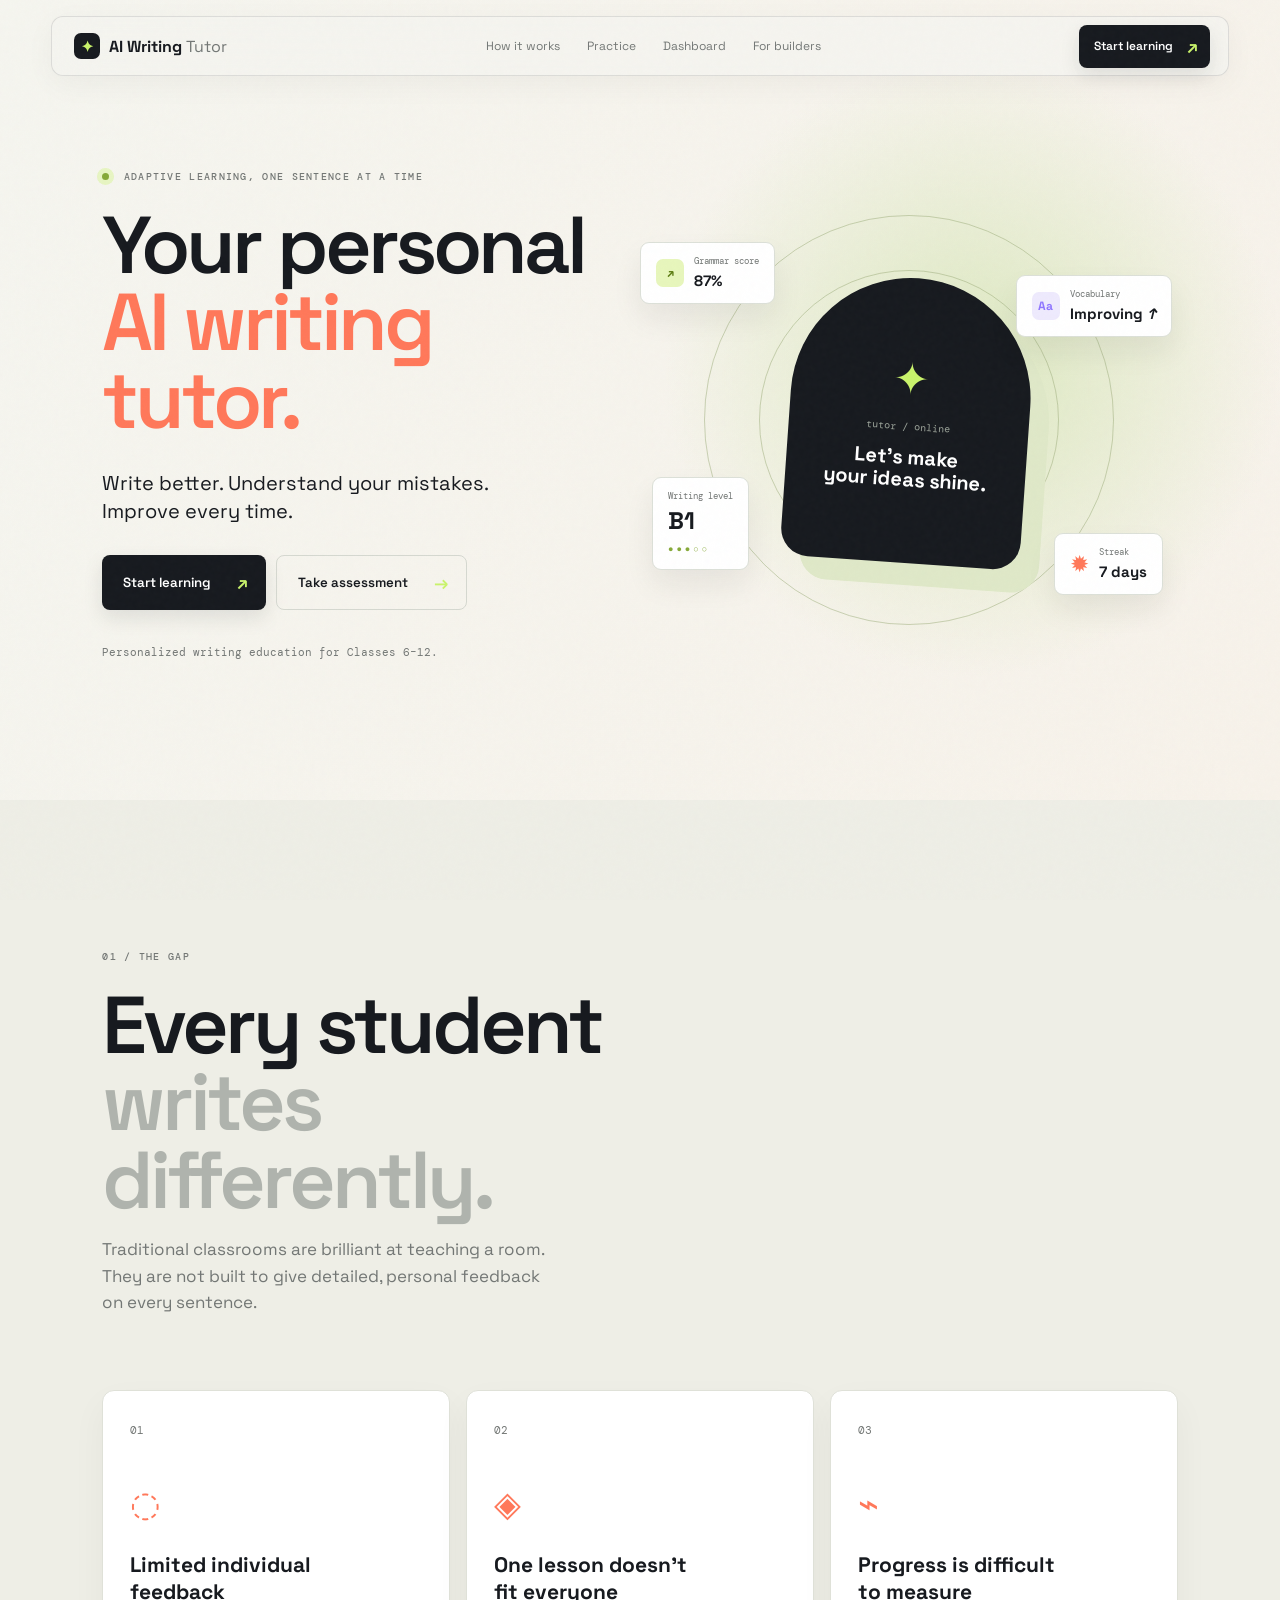
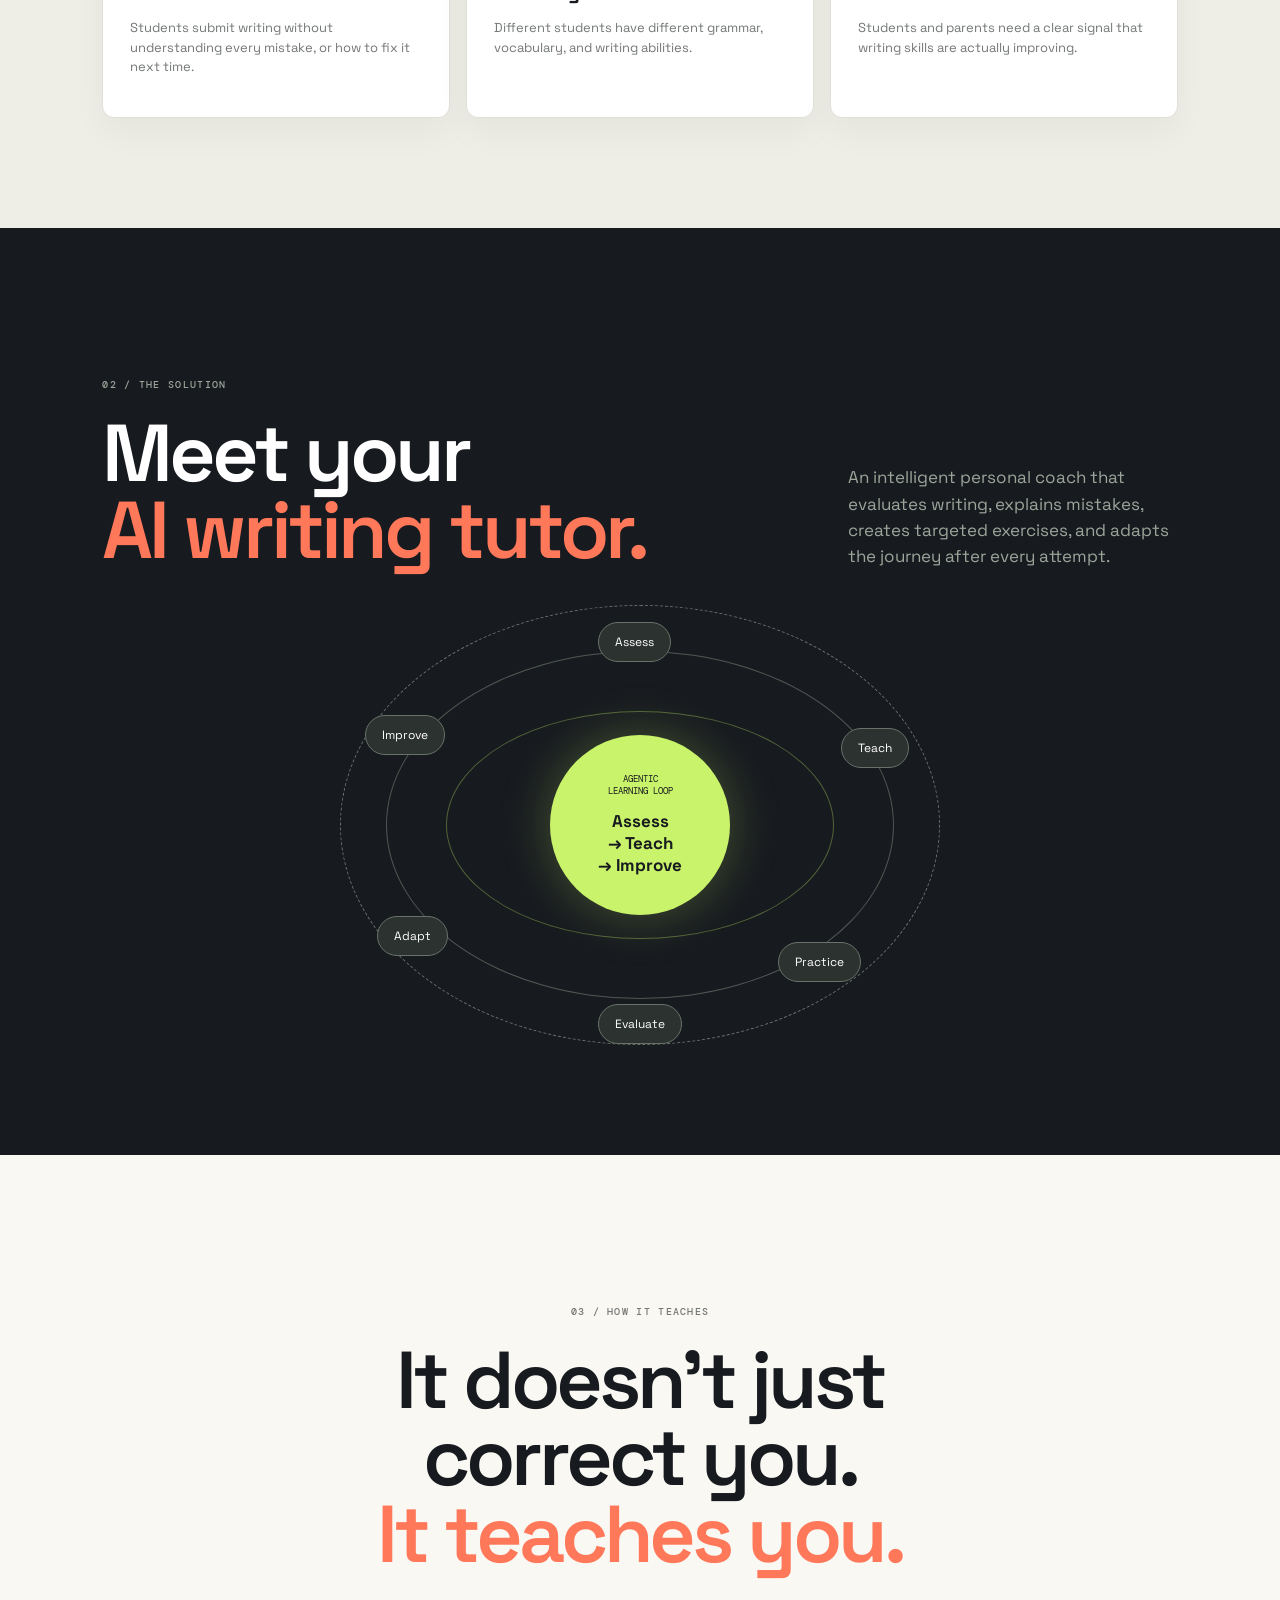
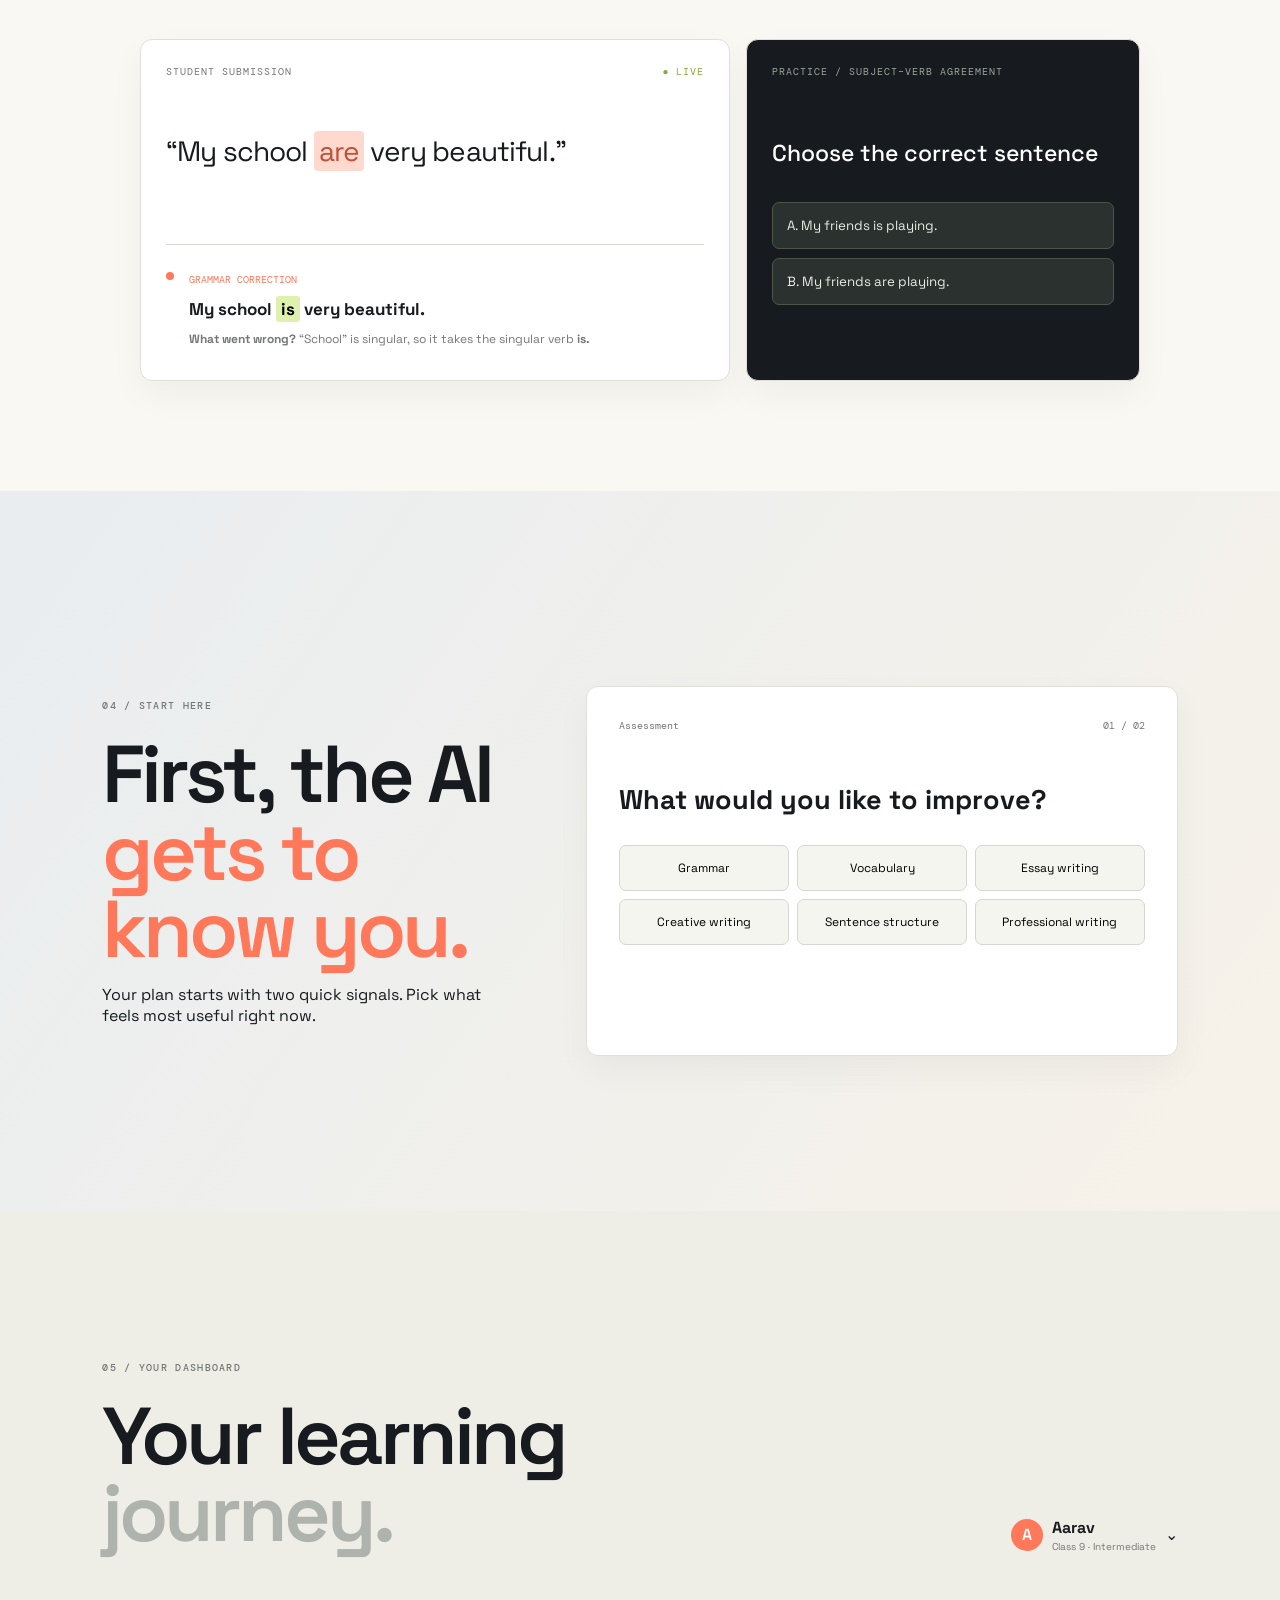
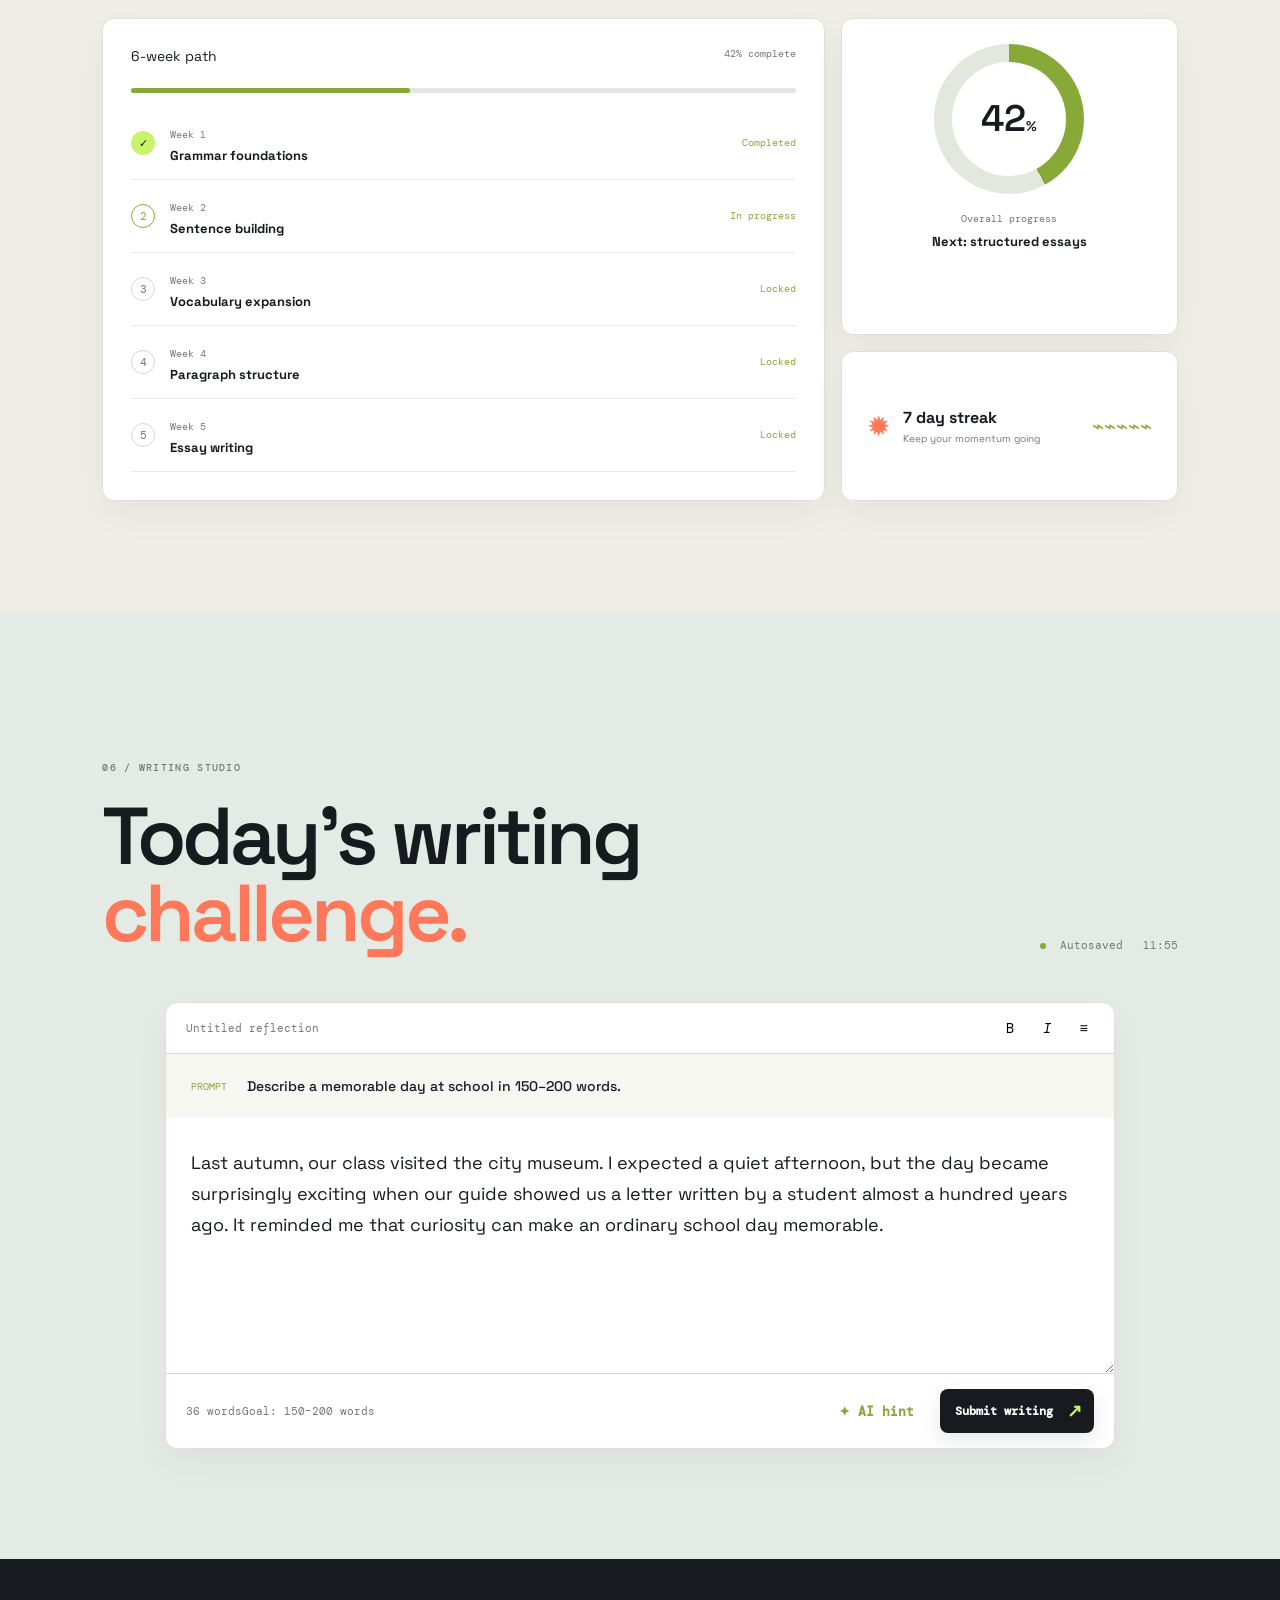
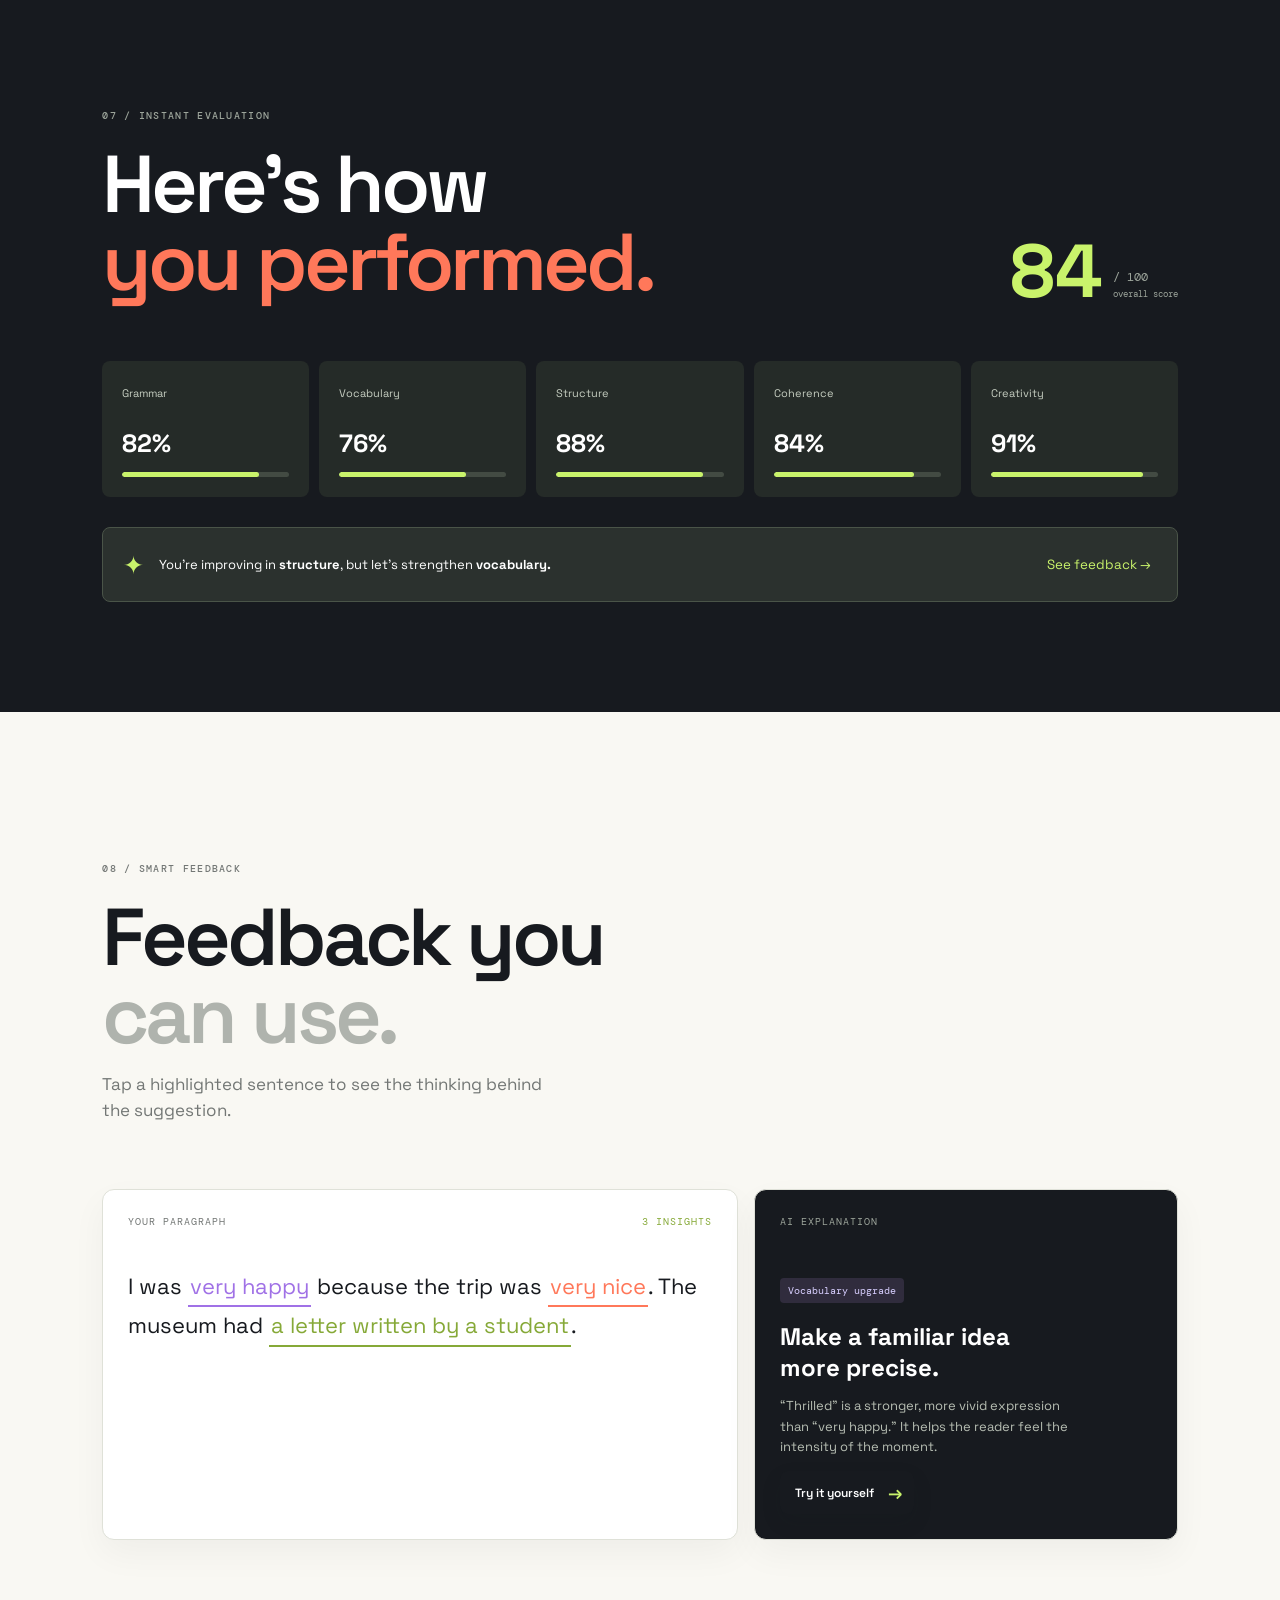
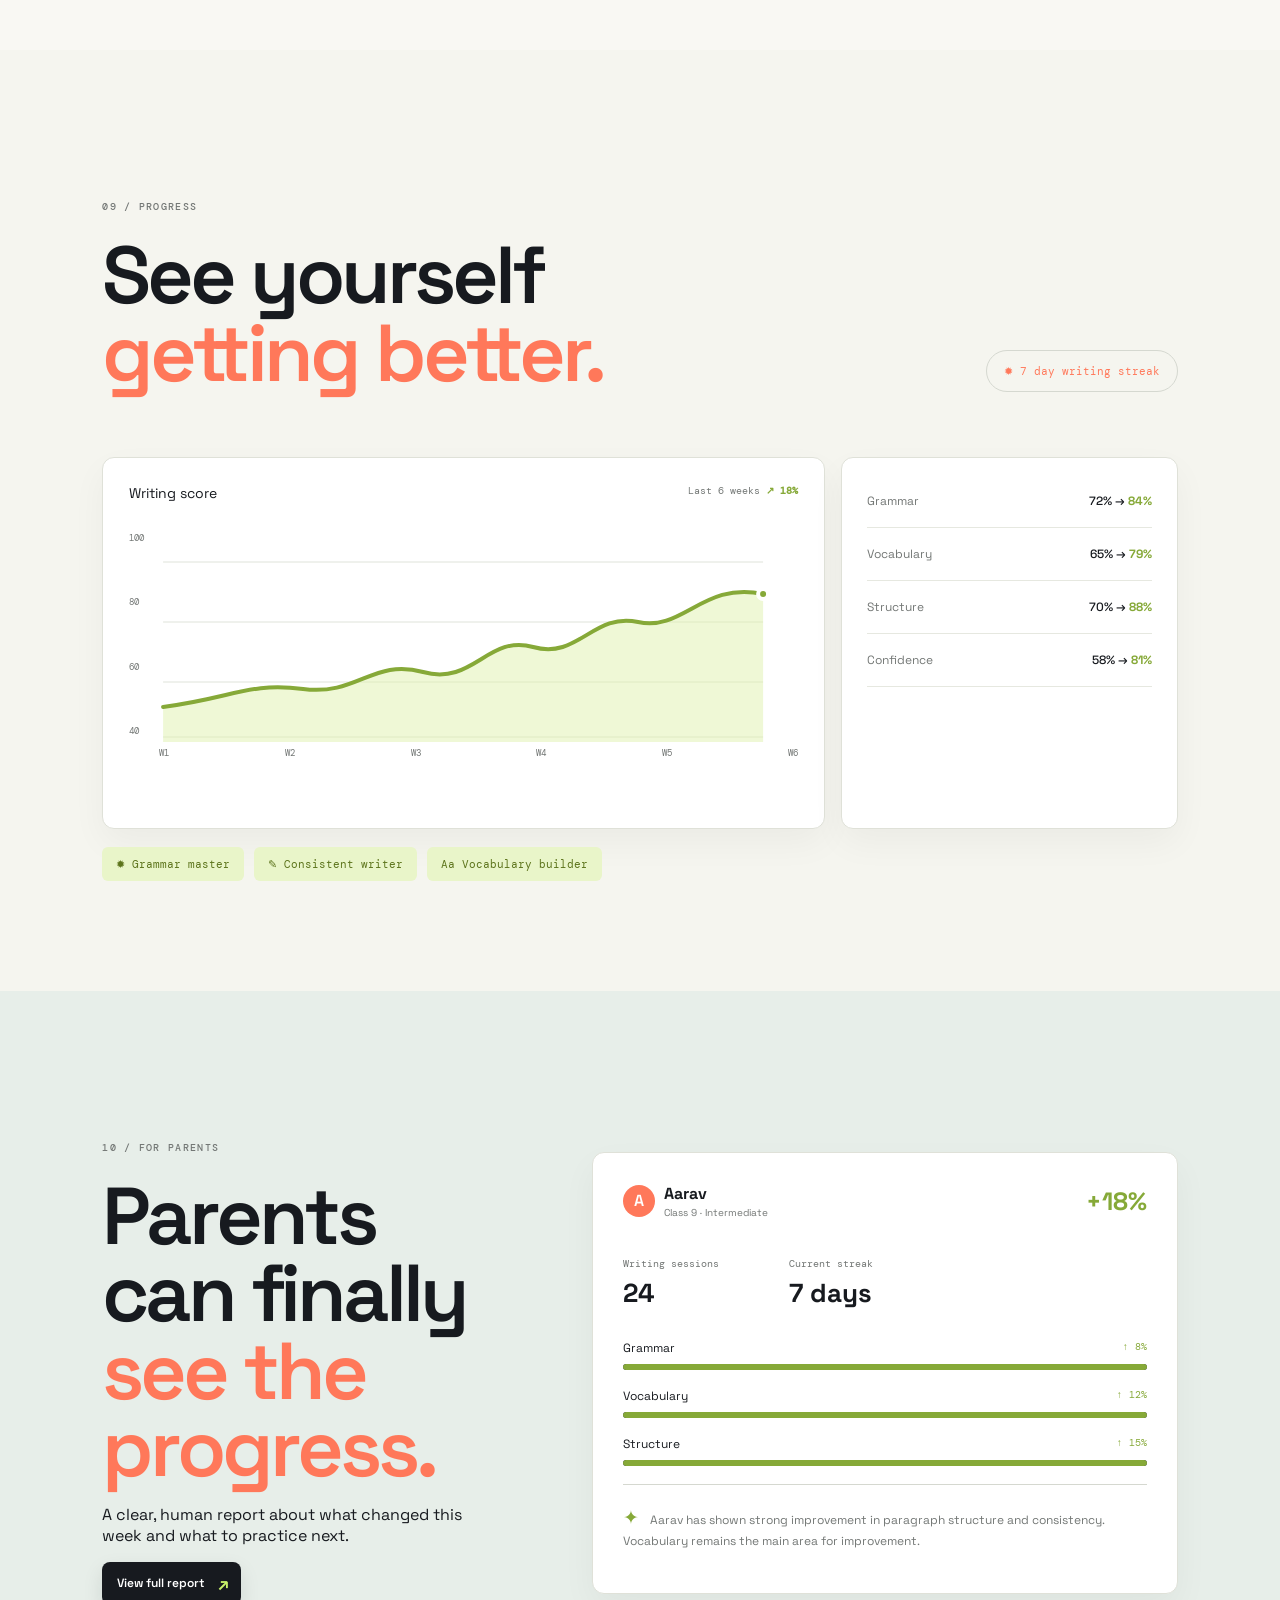
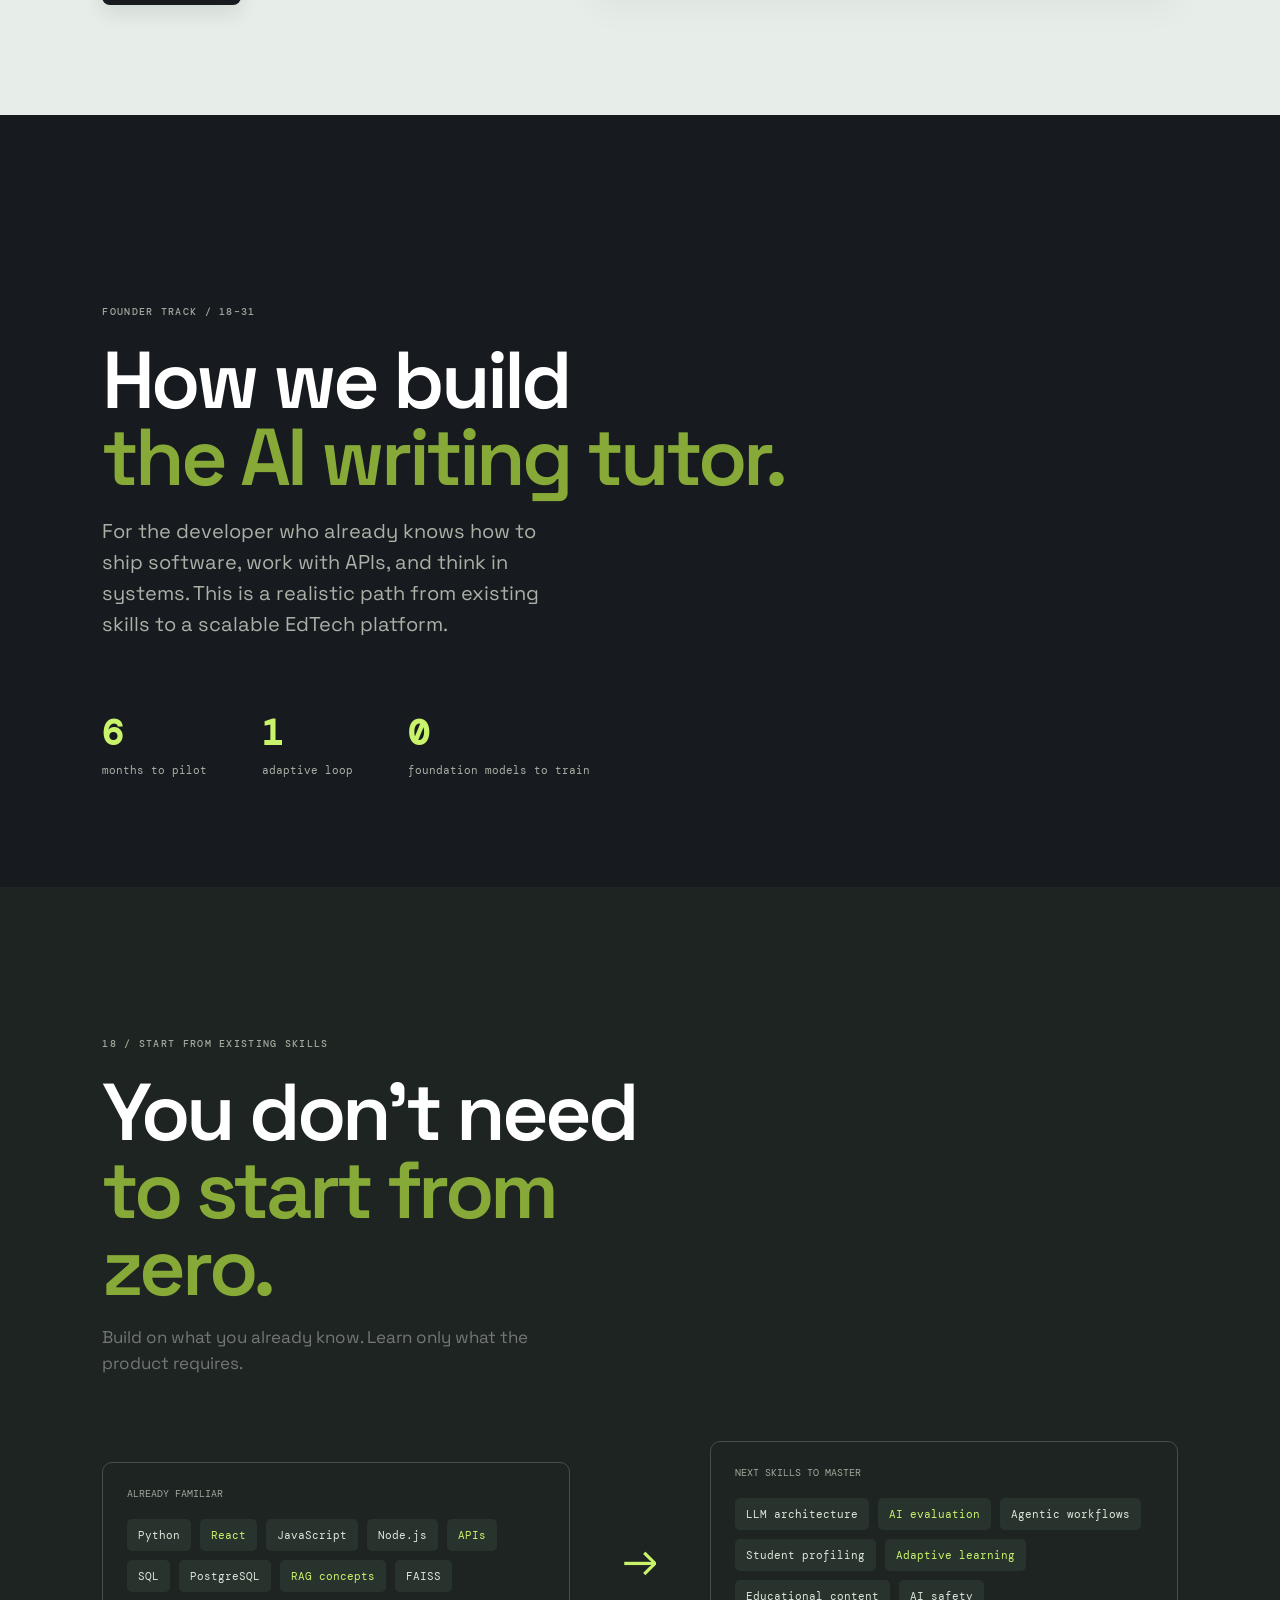
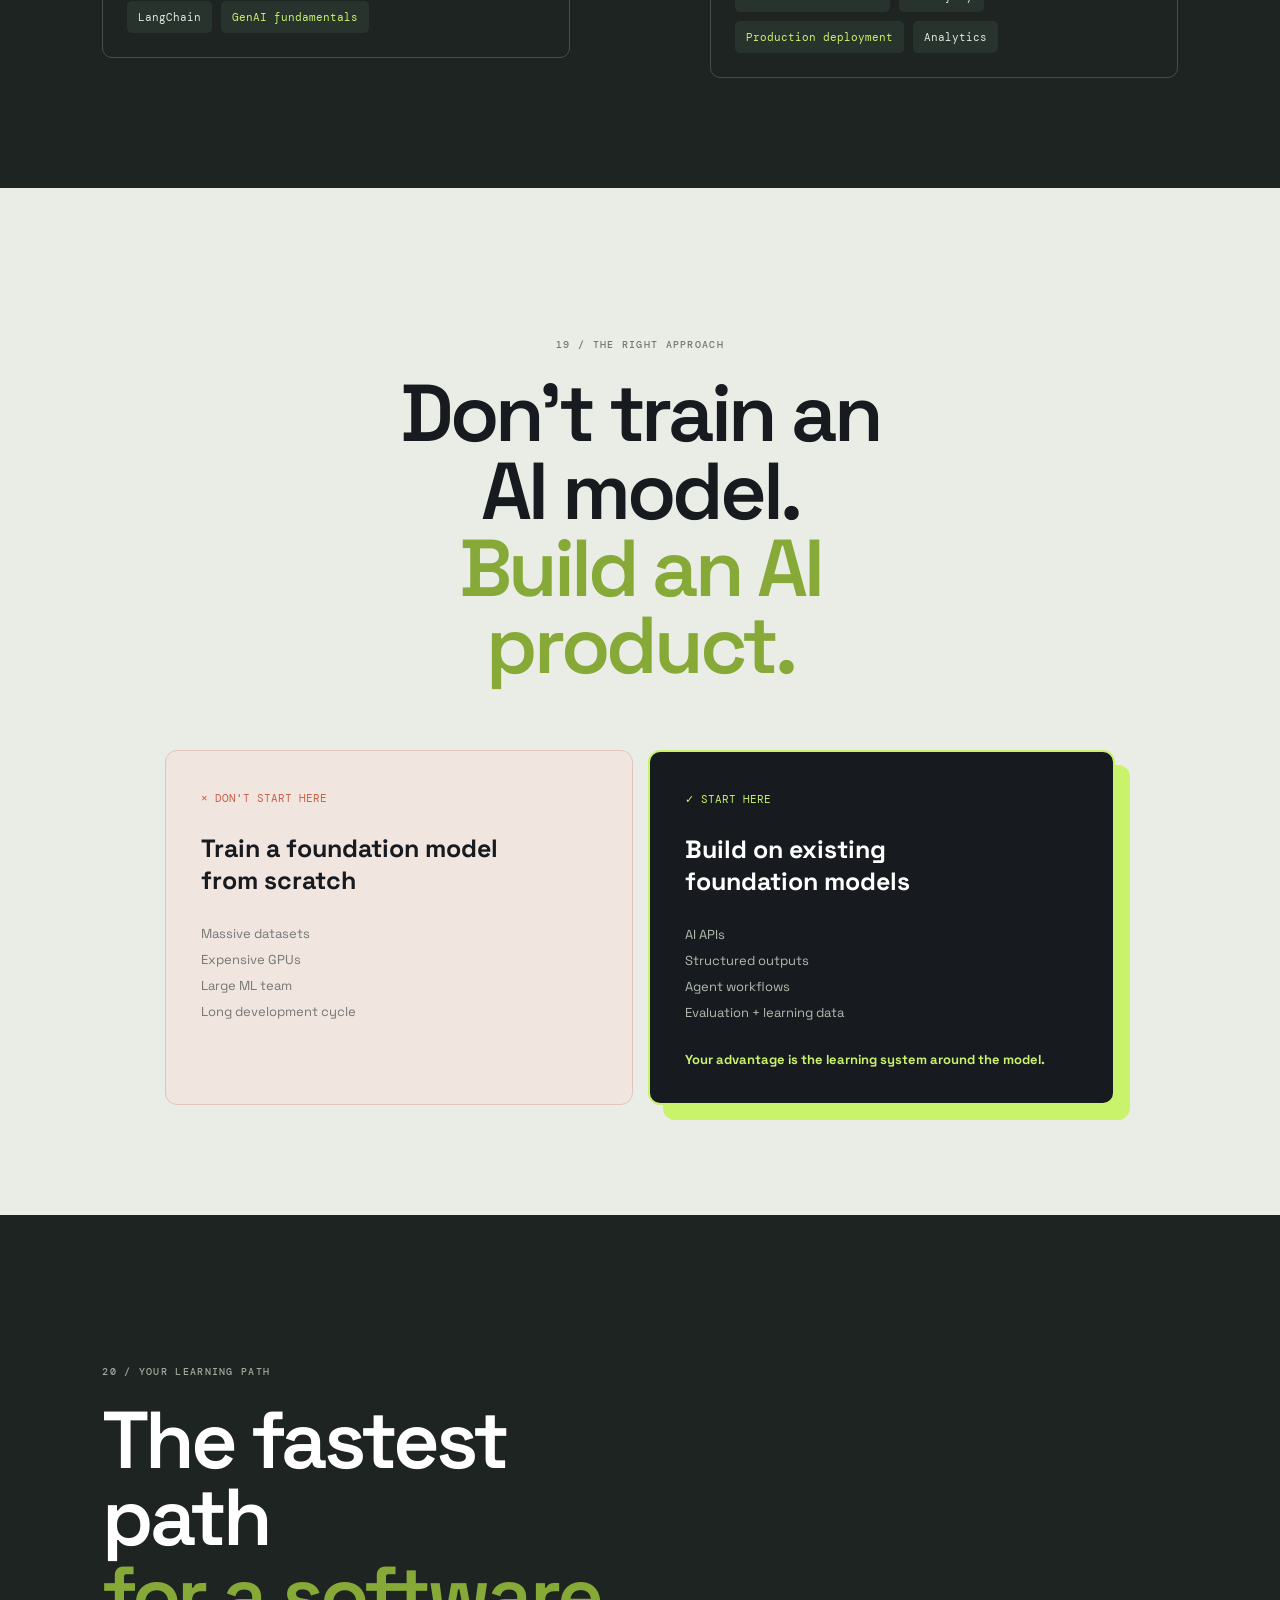
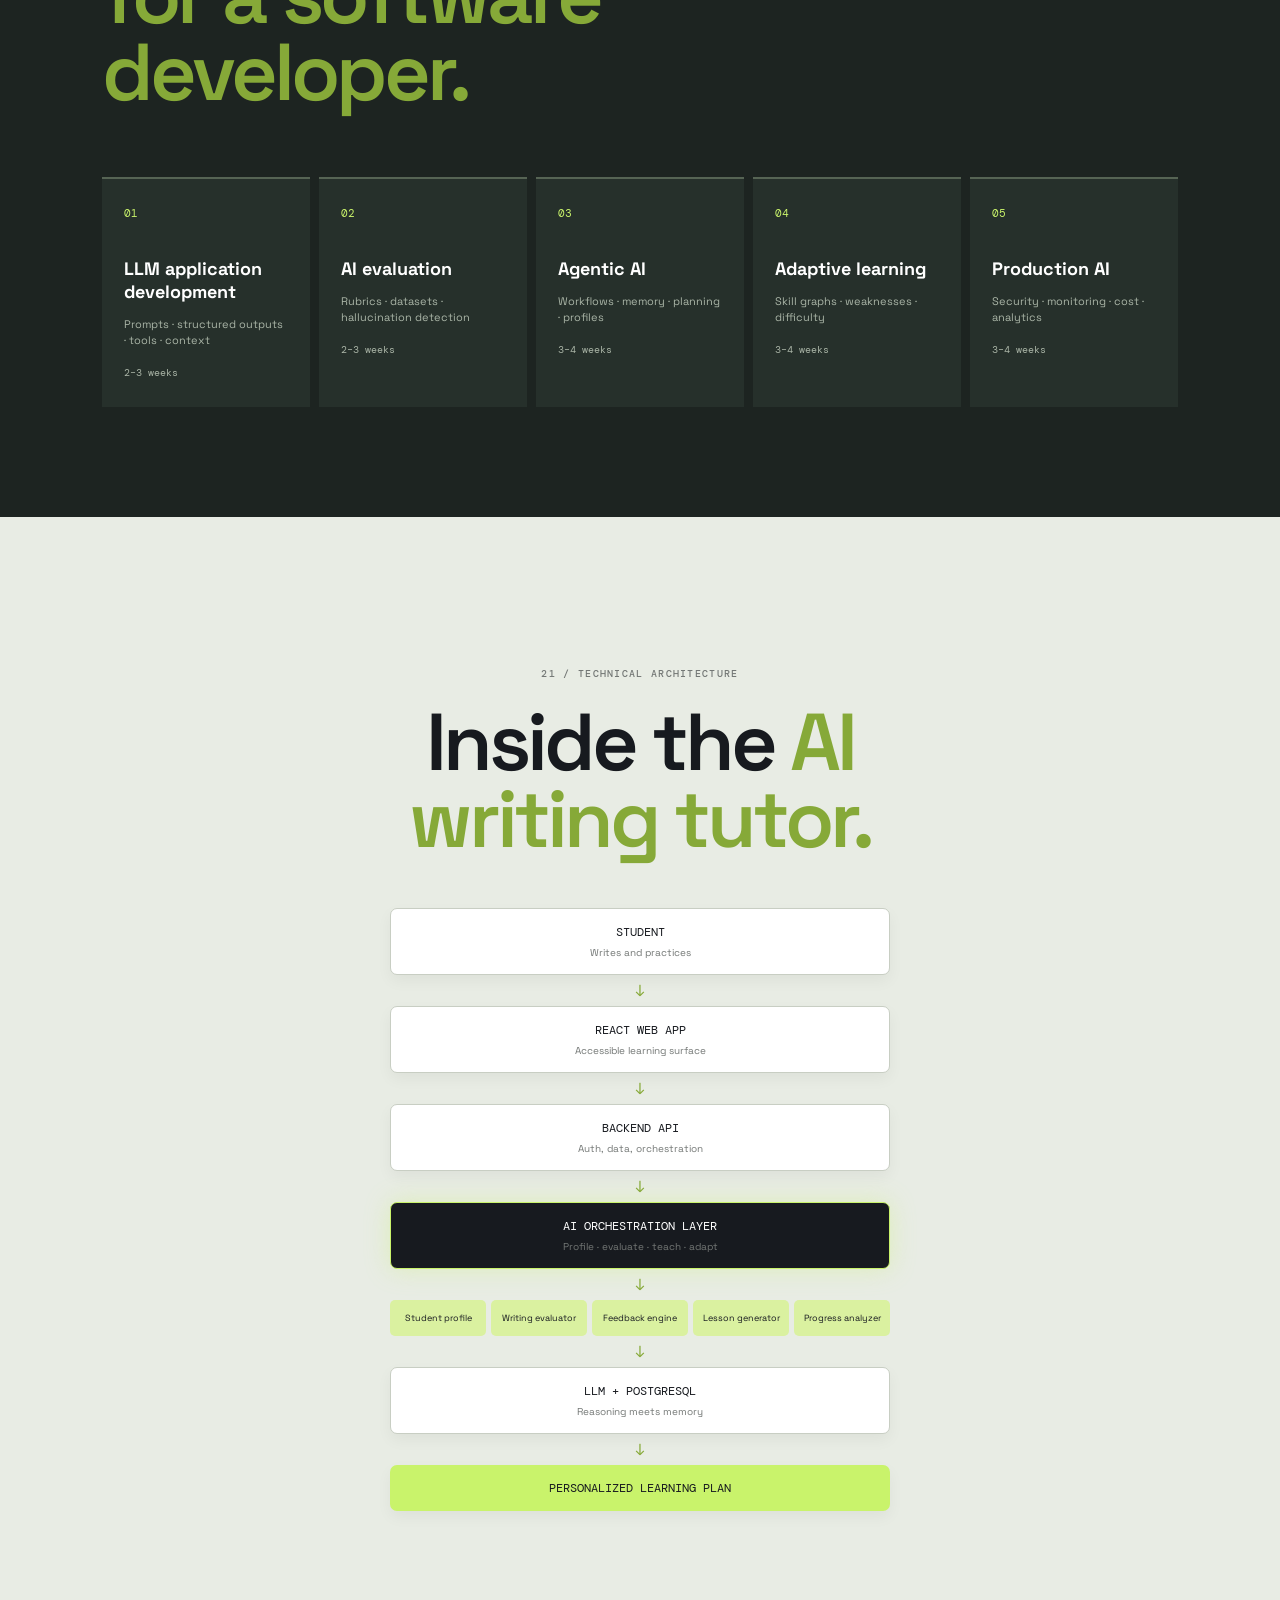
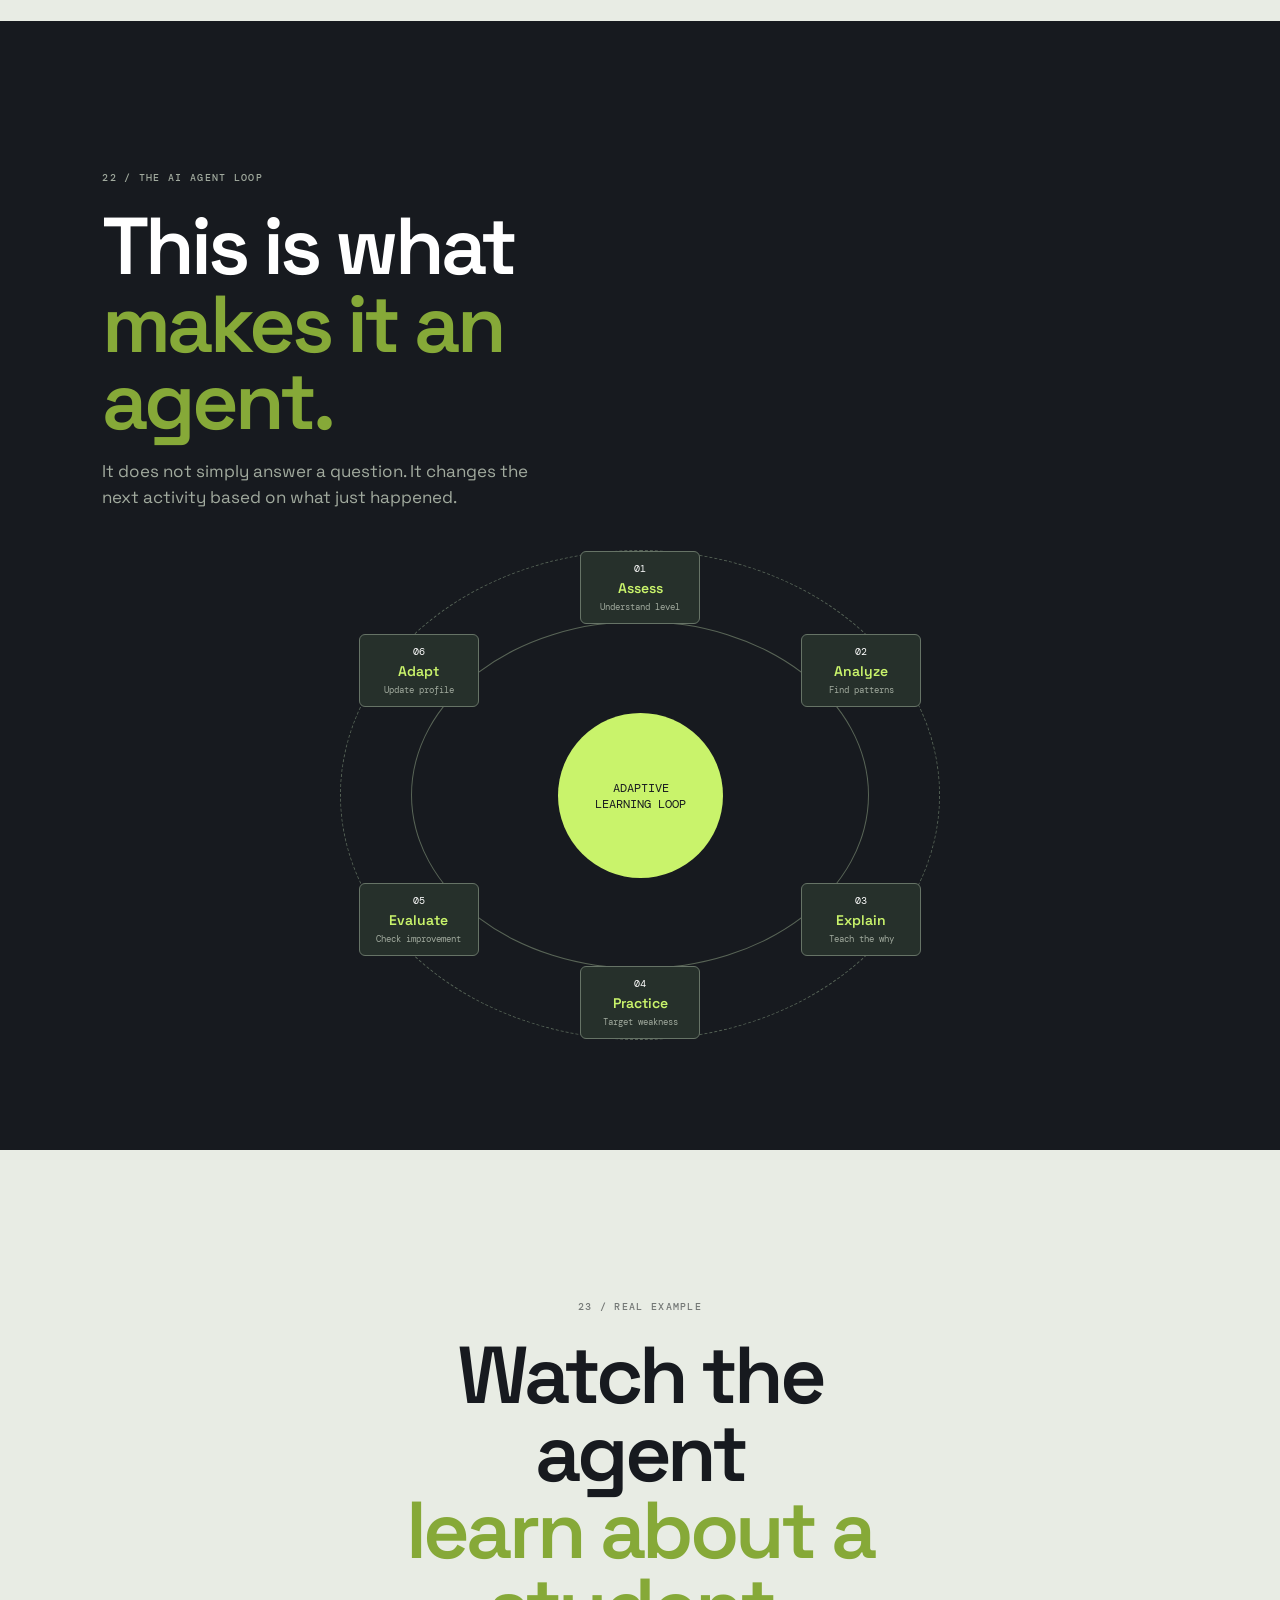
==== index.html @ 89018cd3 "Build AI Writing Tutor platform" ====
<!doctype html>
<html lang="en">
  <head>
    <meta charset="UTF-8" />
    <meta name="viewport" content="width=device-width, initial-scale=1.0" />
    <meta
      name="description"
      content="AI Writing Tutor — an adaptive writing teacher for Classes 6–12 and the developers building it."
    />
    <title>AI Writing Tutor | Learn to write with confidence</title>
    <link rel="preconnect" href="https://fonts.googleapis.com" />
    <link rel="preconnect" href="https://fonts.gstatic.com" crossorigin />
    <link
      href="https://fonts.googleapis.com/css2?family=DM+Mono:wght@400;500&family=Space+Grotesk:wght@400;500;600;700&display=swap"
      rel="stylesheet"
    />
    <link rel="stylesheet" href="styles.css" />
  </head>
  <body>
    <div class="noise"></div>
    <header class="nav">
      <a class="brand" href="#top" aria-label="AI Writing Tutor home"
        ><span class="brand-mark">✦</span
        ><span>AI Writing <em>Tutor</em></span></a
      >
      <nav class="nav-links" aria-label="Main navigation">
        <a href="#how-it-works">How it works</a><a href="#practice">Practice</a
        ><a href="#progress">Dashboard</a><a href="build.html">For builders</a>
      </nav>
      <button class="button button-small" data-scroll="#practice">
        Start learning <span>↗</span>
      </button>
    </header>

    <main id="top">
      <section class="hero frame reveal">
        <div class="hero-copy">
          <div class="eyebrow">
            <span class="pulse"></span> Adaptive learning, one sentence at a
            time
          </div>
          <h1>
            Your personal<br /><span class="accent-text"
              >AI writing tutor.</span
            >
          </h1>
          <p class="hero-lede">
            Write better. Understand your mistakes. Improve every time.
          </p>
          <div class="hero-actions">
            <button class="button" data-scroll="#practice">
              Start learning <span>↗</span></button
            ><button class="button button-ghost" data-scroll="#assessment">
              Take assessment <span>→</span>
            </button>
          </div>
          <p class="microcopy">
            Personalized writing education for Classes 6–12.
          </p>
        </div>
        <div class="hero-art">
          <div class="orbit orbit-one"></div>
          <div class="orbit orbit-two"></div>
          <div class="tutor-core">
            <div class="core-spark">✦</div>
            <span>tutor / online</span
            ><strong>Let's make<br />your ideas shine.</strong>
          </div>
          <div class="float-card float-score">
            <span class="mini-icon green">↗</span>
            <div><small>Grammar score</small><strong>87%</strong></div>
          </div>
          <div class="float-card float-vocab">
            <span class="mini-icon purple">Aa</span>
            <div>
              <small>Vocabulary</small><strong>Improving <i>↑</i></strong>
            </div>
          </div>
          <div class="float-card float-level">
            <small>Writing level</small><strong>B1</strong
            ><span class="level-dots">●●●○○</span>
          </div>
          <div class="float-card float-streak">
            <span>✹</span>
            <div><small>Streak</small><strong>7 days</strong></div>
          </div>
        </div>
      </section>

      <section class="frame problem-section reveal">
        <div class="section-intro">
          <div class="eyebrow">01 / The gap</div>
          <h2>
            Every student<br /><span class="muted">writes differently.</span>
          </h2>
          <p>
            Traditional classrooms are brilliant at teaching a room. They are
            not built to give detailed, personal feedback on every sentence.
          </p>
        </div>
        <div class="problem-grid">
          <article class="feature-card">
            <span class="card-number">01</span>
            <div class="card-icon">◌</div>
            <h3>Limited individual feedback</h3>
            <p>
              Students submit writing without understanding every mistake, or
              how to fix it next time.
            </p>
          </article>
          <article class="feature-card">
            <span class="card-number">02</span>
            <div class="card-icon">◈</div>
            <h3>One lesson doesn't fit everyone</h3>
            <p>
              Different students have different grammar, vocabulary, and writing
              abilities.
            </p>
          </article>
          <article class="feature-card">
            <span class="card-number">03</span>
            <div class="card-icon">⌁</div>
            <h3>Progress is difficult to measure</h3>
            <p>
              Students and parents need a clear signal that writing skills are
              actually improving.
            </p>
          </article>
        </div>
      </section>

      <section id="how-it-works" class="frame solution-section reveal">
        <div class="eyebrow">02 / The solution</div>
        <div class="split-heading">
          <h2>
            Meet your<br /><span class="accent-text">AI writing tutor.</span>
          </h2>
          <p>
            An intelligent personal coach that evaluates writing, explains
            mistakes, creates targeted exercises, and adapts the journey after
            every attempt.
          </p>
        </div>
        <div class="workflow">
          <div class="workflow-center">
            <span>AGENTIC<br />LEARNING LOOP</span
            ><strong>Assess<br />→ Teach<br />→ Improve</strong>
          </div>
          <div class="workflow-node n1">Assess</div>
          <div class="workflow-node n2">Teach</div>
          <div class="workflow-node n3">Practice</div>
          <div class="workflow-node n4">Evaluate</div>
          <div class="workflow-node n5">Adapt</div>
          <div class="workflow-node n6">Improve</div>
        </div>
      </section>

      <section class="frame teach-section reveal">
        <div class="section-intro centered">
          <div class="eyebrow">03 / How it teaches</div>
          <h2>
            It doesn't just correct you.<br /><span class="accent-text"
              >It teaches you.</span
            >
          </h2>
        </div>
        <div class="lesson-demo">
          <div class="submission panel">
            <div class="panel-label">
              Student submission <span>● live</span>
            </div>
            <blockquote>
              “My school <mark class="issue">are</mark> very beautiful.”
            </blockquote>
            <div class="feedback-line">
              <span class="line-dot"></span>
              <div>
                <small>Grammar correction</small
                ><strong>My school <mark>is</mark> very beautiful.</strong>
                <p>
                  <b>What went wrong?</b> “School” is singular, so it takes the
                  singular verb <b>is.</b>
                </p>
              </div>
            </div>
          </div>
          <div class="practice-card panel">
            <div class="panel-label">Practice / subject–verb agreement</div>
            <h3>Choose the correct sentence</h3>
            <button class="quiz-option" data-correct="false">
              A. My friends is playing.</button
            ><button class="quiz-option" data-correct="true">
              B. My friends are playing.
            </button>
            <p class="quiz-result" aria-live="polite"></p>
          </div>
        </div>
      </section>

      <section id="assessment" class="frame assessment-section reveal">
        <div class="assessment-copy">
          <div class="eyebrow">04 / Start here</div>
          <h2>
            First, the AI<br /><span class="accent-text"
              >gets to know you.</span
            >
          </h2>
          <p>
            Your plan starts with two quick signals. Pick what feels most useful
            right now.
          </p>
        </div>
        <div class="assessment-card panel">
          <div class="step-label">
            Assessment <span id="assessment-step">01 / 02</span>
          </div>
          <div id="assessment-question">
            <h3>What would you like to improve?</h3>
            <div class="choice-grid">
              <button class="choice" data-choice="Grammar">Grammar</button
              ><button class="choice" data-choice="Vocabulary">
                Vocabulary</button
              ><button class="choice" data-choice="Essay Writing">
                Essay writing</button
              ><button class="choice" data-choice="Creative Writing">
                Creative writing</button
              ><button class="choice" data-choice="Sentence Structure">
                Sentence structure</button
              ><button class="choice" data-choice="Professional Writing">
                Professional writing
              </button>
            </div>
          </div>
          <div class="plan-ready" id="plan-ready">
            <div class="loader-ring"></div>
            <strong>Your personalized learning plan is ready.</strong
            ><small>Built around your goals and current level.</small
            ><button class="button button-small" data-scroll="#dashboard">
              View plan <span>↗</span>
            </button>
          </div>
        </div>
      </section>

      <section id="dashboard" class="frame dashboard-section reveal">
        <div class="dash-top">
          <div>
            <div class="eyebrow">05 / Your dashboard</div>
            <h2>Your learning<br /><span class="muted">journey.</span></h2>
          </div>
          <div class="profile-chip">
            <span class="avatar">A</span>
            <div>
              <strong>Aarav</strong><small>Class 9 · Intermediate</small>
            </div>
            <span>⌄</span>
          </div>
        </div>
        <div class="dashboard-layout">
          <div class="journey panel">
            <div class="panel-heading">
              <span>6-week path</span><small>42% complete</small>
            </div>
            <div class="journey-progress"><span></span></div>
            <div class="timeline">
              <div class="timeline-item done">
                <span>✓</span>
                <div>
                  <small>Week 1</small><strong>Grammar foundations</strong>
                </div>
                <b>Completed</b>
              </div>
              <div class="timeline-item active">
                <span>2</span>
                <div>
                  <small>Week 2</small><strong>Sentence building</strong>
                </div>
                <b>In progress</b>
              </div>
              <div class="timeline-item">
                <span>3</span>
                <div>
                  <small>Week 3</small><strong>Vocabulary expansion</strong>
                </div>
                <b>Locked</b>
              </div>
              <div class="timeline-item">
                <span>4</span>
                <div>
                  <small>Week 4</small><strong>Paragraph structure</strong>
                </div>
                <b>Locked</b>
              </div>
              <div class="timeline-item">
                <span>5</span>
                <div><small>Week 5</small><strong>Essay writing</strong></div>
                <b>Locked</b>
              </div>
            </div>
          </div>
          <div class="stats-column">
            <div class="ring-card panel">
              <div class="progress-ring">
                <span>42<small>%</small></span>
              </div>
              <small>Overall progress</small
              ><strong>Next: structured essays</strong>
            </div>
            <div class="streak-card panel">
              <span class="flame">✹</span>
              <div>
                <strong>7 day streak</strong
                ><small>Keep your momentum going</small>
              </div>
              <span class="sparkline">⌁⌁⌁⌁⌁</span>
            </div>
          </div>
        </div>
      </section>

      <section id="practice" class="frame practice-section reveal">
        <div class="practice-header">
          <div>
            <div class="eyebrow">06 / Writing studio</div>
            <h2>
              Today's writing<br /><span class="accent-text">challenge.</span>
            </h2>
          </div>
          <div class="studio-meta">
            <span class="autosave"><i></i> Autosaved</span
            ><span id="timer">12:00</span>
          </div>
        </div>
        <div class="editor-shell panel">
          <div class="editor-toolbar">
            <span>Untitled reflection</span>
            <div>
              <button title="Bold">B</button
              ><button title="Italic"><i>I</i></button
              ><button title="Align">≡</button>
            </div>
          </div>
          <div class="prompt-strip">
            <span>Prompt</span
            ><strong
              >Describe a memorable day at school in 150–200 words.</strong
            >
          </div>
          <textarea
            id="writing-editor"
            aria-label="Writing editor"
            placeholder="Start writing here..."
          >
Last autumn, our class visited the city museum. I expected a quiet afternoon, but the day became surprisingly exciting when our guide showed us a letter written by a student almost a hundred years ago. It reminded me that curiosity can make an ordinary school day memorable.</textarea
          >
          <div class="editor-footer">
            <span id="word-count">36 words</span><span>Goal: 150–200 words</span
            ><button class="hint-button" id="hint-button">✦ AI hint</button
            ><button class="button button-small" id="submit-writing">
              Submit writing <span>↗</span>
            </button>
          </div>
          <div class="hint-box" id="hint-box">
            Try using at least three descriptive adjectives.
          </div>
        </div>
      </section>

      <section class="frame evaluation-section reveal">
        <div class="eval-heading">
          <div>
            <div class="eyebrow">07 / Instant evaluation</div>
            <h2>
              Here's how<br /><span class="accent-text">you performed.</span>
            </h2>
          </div>
          <div class="overall-score">
            <strong>84</strong
            ><span>/ 100<br /><small>overall score</small></span>
          </div>
        </div>
        <div class="score-grid">
          <div class="score-card">
            <span>Grammar</span><strong>82%</strong>
            <div><i style="--score: 82%"></i></div>
          </div>
          <div class="score-card">
            <span>Vocabulary</span><strong>76%</strong>
            <div><i style="--score: 76%"></i></div>
          </div>
          <div class="score-card">
            <span>Structure</span><strong>88%</strong>
            <div><i style="--score: 88%"></i></div>
          </div>
          <div class="score-card">
            <span>Coherence</span><strong>84%</strong>
            <div><i style="--score: 84%"></i></div>
          </div>
          <div class="score-card">
            <span>Creativity</span><strong>91%</strong>
            <div><i style="--score: 91%"></i></div>
          </div>
        </div>
        <div class="insight-banner">
          <span>✦</span>
          <p>
            You're improving in <b>structure</b>, but let's strengthen
            <b>vocabulary.</b>
          </p>
          <button class="text-button">See feedback →</button>
        </div>
      </section>

      <section class="frame feedback-section reveal">
        <div class="section-intro">
          <div class="eyebrow">08 / Smart feedback</div>
          <h2>Feedback you<br /><span class="muted">can use.</span></h2>
          <p>
            Tap a highlighted sentence to see the thinking behind the
            suggestion.
          </p>
        </div>
        <div class="feedback-workspace">
          <div class="paragraph panel">
            <div class="panel-label">
              Your paragraph <span>3 insights</span>
            </div>
            <p>
              I was
              <button
                class="highlight vocab"
                data-feedback="Vocabulary upgrade|‘Thrilled’ provides a stronger and more precise expression than ‘very happy.’"
              >
                very happy
              </button>
              because the trip was
              <button
                class="highlight improve"
                data-feedback="Sentence improvement|Try a more specific sensory detail to help your reader experience the moment."
              >
                very nice</button
              >. The museum had
              <button
                class="highlight strong"
                data-feedback="Strong writing|Specific details like ‘a letter written by a student’ make your writing memorable."
              >
                a letter written by a student</button
              >.
            </p>
          </div>
          <div class="explanation panel" id="feedback-panel">
            <div class="panel-label">AI explanation</div>
            <span class="feedback-tag">Vocabulary upgrade</span>
            <h3>Make a familiar idea more precise.</h3>
            <p>
              “Thrilled” is a stronger, more vivid expression than “very happy.”
              It helps the reader feel the intensity of the moment.
            </p>
            <button class="button button-small" data-scroll="#practice">
              Try it yourself <span>→</span>
            </button>
          </div>
        </div>
      </section>

      <section id="progress" class="frame progress-section reveal">
        <div class="dash-top">
          <div>
            <div class="eyebrow">09 / Progress</div>
            <h2>
              See yourself<br /><span class="accent-text">getting better.</span>
            </h2>
          </div>
          <div class="streak-pill">✹ 7 day writing streak</div>
        </div>
        <div class="progress-layout">
          <div class="chart-card panel">
            <div class="panel-heading">
              <span>Writing score</span><small>Last 6 weeks <b>↗ 18%</b></small>
            </div>
            <div class="chart">
              <div class="chart-labels">
                <span>100</span><span>80</span><span>60</span><span>40</span>
              </div>
              <svg
                viewBox="0 0 600 210"
                role="img"
                aria-label="Writing score improving from 64 to 84"
              >
                <path
                  class="chart-grid"
                  d="M0 30H600M0 90H600M0 150H600M0 205H600"
                />
                <path
                  class="chart-area"
                  d="M0 175 C70 166 85 150 140 157 S210 126 260 140 S325 102 370 115 S430 80 475 90 S540 49 600 62 V210 H0Z"
                />
                <path
                  class="chart-line"
                  d="M0 175 C70 166 85 150 140 157 S210 126 260 140 S325 102 370 115 S430 80 475 90 S540 49 600 62"
                />
                <circle cx="600" cy="62" r="5" />
              </svg>
              <div class="chart-weeks">
                <span>W1</span><span>W2</span><span>W3</span><span>W4</span
                ><span>W5</span><span>W6</span>
              </div>
            </div>
          </div>
          <div class="metrics-card panel">
            <div>
              <span>Grammar</span><strong>72% → <b>84%</b></strong>
            </div>
            <div>
              <span>Vocabulary</span><strong>65% → <b>79%</b></strong>
            </div>
            <div>
              <span>Structure</span><strong>70% → <b>88%</b></strong>
            </div>
            <div>
              <span>Confidence</span><strong>58% → <b>81%</b></strong>
            </div>
          </div>
        </div>
        <div class="badges">
          <span>✹ Grammar master</span><span>✎ Consistent writer</span
          ><span>Aa Vocabulary builder</span>
        </div>
      </section>

      <section class="frame parent-section reveal">
        <div class="parent-quote">
          <div class="eyebrow">10 / For parents</div>
          <h2>
            Parents can finally<br /><span class="accent-text"
              >see the progress.</span
            >
          </h2>
          <p>
            A clear, human report about what changed this week and what to
            practice next.
          </p>
          <button class="button button-small">
            View full report <span>↗</span>
          </button>
        </div>
        <div class="parent-report panel">
          <div class="report-head">
            <div class="profile-chip">
              <span class="avatar">A</span>
              <div>
                <strong>Aarav</strong><small>Class 9 · Intermediate</small>
              </div>
            </div>
            <strong class="positive">+18%</strong>
          </div>
          <div class="report-stats">
            <div><small>Writing sessions</small><strong>24</strong></div>
            <div><small>Current streak</small><strong>7 days</strong></div>
          </div>
          <div class="report-bars">
            <div>
              <span>Grammar <b>↑ 8%</b></span
              ><i style="--score: 68%"></i>
            </div>
            <div>
              <span>Vocabulary <b>↑ 12%</b></span
              ><i style="--score: 78%"></i>
            </div>
            <div>
              <span>Structure <b>↑ 15%</b></span
              ><i style="--score: 86%"></i>
            </div>
          </div>
          <p class="summary">
            <span>✦</span> Aarav has shown strong improvement in paragraph
            structure and consistency. Vocabulary remains the main area for
            improvement.
          </p>
        </div>
      </section>

      <section id="build" class="frame founder-intro reveal">
        <div class="eyebrow">Founder track / 18–31</div>
        <h2>
          How we build<br /><span class="lime-text">the AI writing tutor.</span>
        </h2>
        <p>
          For the developer who already knows how to ship software, work with
          APIs, and think in systems. This is a realistic path from existing
          skills to a scalable EdTech platform.
        </p>
        <div class="founder-stats">
          <span><b>6</b> months to pilot</span
          ><span><b>1</b> adaptive loop</span
          ><span><b>0</b> foundation models to train</span>
        </div>
      </section>

      <section class="frame skills-section reveal">
        <div class="section-intro">
          <div class="eyebrow">18 / Start from existing skills</div>
          <h2>
            You don't need<br /><span class="lime-text"
              >to start from zero.</span
            >
          </h2>
          <p>
            Build on what you already know. Learn only what the product
            requires.
          </p>
        </div>
        <div class="skill-map">
          <div class="skill-cloud known">
            <label>Already familiar</label><span>Python</span><span>React</span
            ><span>JavaScript</span><span>Node.js</span><span>APIs</span
            ><span>SQL</span><span>PostgreSQL</span><span>RAG concepts</span
            ><span>FAISS</span><span>LangChain</span
            ><span>GenAI fundamentals</span>
          </div>
          <div class="skill-arrow">→</div>
          <div class="skill-cloud next">
            <label>Next skills to master</label><span>LLM architecture</span
            ><span>AI evaluation</span><span>Agentic workflows</span
            ><span>Student profiling</span><span>Adaptive learning</span
            ><span>Educational content</span><span>AI safety</span
            ><span>Production deployment</span><span>Analytics</span>
          </div>
        </div>
      </section>

      <section class="frame approach-section reveal">
        <div class="section-intro centered">
          <div class="eyebrow">19 / The right approach</div>
          <h2>
            Don't train an AI model.<br /><span class="lime-text"
              >Build an AI product.</span
            >
          </h2>
        </div>
        <div class="compare-grid">
          <div class="compare-card no">
            <span>× Don't start here</span>
            <h3>Train a foundation model from scratch</h3>
            <p>
              Massive datasets<br />Expensive GPUs<br />Large ML team<br />Long
              development cycle
            </p>
          </div>
          <div class="compare-card yes">
            <span>✓ Start here</span>
            <h3>Build on existing foundation models</h3>
            <p>
              AI APIs<br />Structured outputs<br />Agent workflows<br />Evaluation
              + learning data
            </p>
            <strong
              >Your advantage is the learning system around the model.</strong
            >
          </div>
        </div>
      </section>

      <section class="frame roadmap-section reveal">
        <div class="section-intro">
          <div class="eyebrow">20 / Your learning path</div>
          <h2>
            The fastest path<br /><span class="lime-text"
              >for a software developer.</span
            >
          </h2>
        </div>
        <div class="roadmap">
          <article>
            <b>01</b>
            <h3>LLM application development</h3>
            <p>Prompts · structured outputs · tools · context</p>
            <small>2–3 weeks</small>
          </article>
          <article>
            <b>02</b>
            <h3>AI evaluation</h3>
            <p>Rubrics · datasets · hallucination detection</p>
            <small>2–3 weeks</small>
          </article>
          <article>
            <b>03</b>
            <h3>Agentic AI</h3>
            <p>Workflows · memory · planning · profiles</p>
            <small>3–4 weeks</small>
          </article>
          <article>
            <b>04</b>
            <h3>Adaptive learning</h3>
            <p>Skill graphs · weaknesses · difficulty</p>
            <small>3–4 weeks</small>
          </article>
          <article>
            <b>05</b>
            <h3>Production AI</h3>
            <p>Security · monitoring · cost · analytics</p>
            <small>3–4 weeks</small>
          </article>
        </div>
      </section>

      <section class="frame architecture-section reveal">
        <div class="section-intro centered">
          <div class="eyebrow">21 / Technical architecture</div>
          <h2>Inside the <span class="lime-text">AI writing tutor.</span></h2>
        </div>
        <div class="architecture">
          <div class="arch-node">
            STUDENT<small>Writes and practices</small>
          </div>
          <i>↓</i>
          <div class="arch-node">
            REACT WEB APP<small>Accessible learning surface</small>
          </div>
          <i>↓</i>
          <div class="arch-node">
            BACKEND API<small>Auth, data, orchestration</small>
          </div>
          <i>↓</i>
          <div class="arch-node highlight">
            AI ORCHESTRATION LAYER<small
              >Profile · evaluate · teach · adapt</small
            >
          </div>
          <i>↓</i>
          <div class="arch-modules">
            <span>Student profile</span><span>Writing evaluator</span
            ><span>Feedback engine</span><span>Lesson generator</span
            ><span>Progress analyzer</span>
          </div>
          <i>↓</i>
          <div class="arch-node">
            LLM + POSTGRESQL<small>Reasoning meets memory</small>
          </div>
          <i>↓</i>
          <div class="arch-node outcome">PERSONALIZED LEARNING PLAN</div>
        </div>
      </section>

      <section class="frame loop-section reveal">
        <div class="section-intro">
          <div class="eyebrow">22 / The AI agent loop</div>
          <h2>
            This is what<br /><span class="lime-text">makes it an agent.</span>
          </h2>
          <p>
            It does not simply answer a question. It changes the next activity
            based on what just happened.
          </p>
        </div>
        <div class="agent-loop">
          <div class="loop-center">ADAPTIVE<br />LEARNING LOOP</div>
          <span class="loop-step ls1"
            >01 <b>Assess</b><small>Understand level</small></span
          ><span class="loop-step ls2"
            >02 <b>Analyze</b><small>Find patterns</small></span
          ><span class="loop-step ls3"
            >03 <b>Explain</b><small>Teach the why</small></span
          ><span class="loop-step ls4"
            >04 <b>Practice</b><small>Target weakness</small></span
          ><span class="loop-step ls5"
            >05 <b>Evaluate</b><small>Check improvement</small></span
          ><span class="loop-step ls6"
            >06 <b>Adapt</b><small>Update profile</small></span
          >
        </div>
      </section>

      <section class="frame agent-example-section reveal">
        <div class="section-intro centered">
          <div class="eyebrow">23 / Real example</div>
          <h2>
            Watch the agent<br /><span class="lime-text"
              >learn about a student.</span
            >
          </h2>
        </div>
        <div class="agent-example">
          <div class="agent-event">
            <span>Student writes</span
            ><strong>“My school are very beautiful.”</strong>
          </div>
          <div class="agent-event">
            <span>AI detects</span
            ><strong>Grammar → Subject–verb agreement</strong>
          </div>
          <div class="agent-event">
            <span>AI explains</span
            ><strong>“School” is singular, so the correct verb is “is.”</strong>
          </div>
          <div class="agent-event success">
            <span>Student profile updated</span
            ><strong
              >Grammar weakness: Subject–verb agreement <em>+1</em></strong
            >
          </div>
          <div class="agent-event">
            <span>AI generates next exercise</span
            ><strong
              >My friends
              <button class="inline-answer" data-agent-answer="wrong">
                is
              </button>
              playing. / My friends
              <button class="inline-answer" data-agent-answer="right">
                are
              </button>
              playing.</strong
            ><small id="agent-feedback">Select the stronger sentence.</small>
          </div>
        </div>
      </section>

      <section class="frame data-section reveal">
        <div class="section-intro">
          <div class="eyebrow">24 / Data model</div>
          <h2>
            Every interaction makes<br /><span class="lime-text"
              >the tutor smarter.</span
            >
          </h2>
          <p>The database becomes the learner's long-term memory.</p>
        </div>
        <div class="data-model">
          <div class="entity main">
            <b>STUDENT</b
            ><span>student_id · grade · goals<br />writing_level</span>
          </div>
          <div class="entity">
            <b>WRITING_SUBMISSION</b><span>text · score · timestamp</span>
          </div>
          <div class="entity">
            <b>SKILL</b
            ><span>grammar · vocabulary<br />structure · creativity</span>
          </div>
          <div class="entity">
            <b>MISTAKE</b><span>category · frequency<br />severity</span>
          </div>
          <div class="entity">
            <b>LESSON</b><span>topic · difficulty<br />completion · score</span>
          </div>
          <div class="entity">
            <b>PROGRESS</b
            ><span>skill_score · streak<br />mastery · improvement</span>
          </div>
        </div>
      </section>

      <section class="frame rubric-section reveal">
        <div class="section-intro centered">
          <div class="eyebrow">25 / AI evaluation engine</div>
          <h2>
            How do we know the AI<br /><span class="lime-text"
              >is actually teaching?</span
            >
          </h2>
        </div>
        <div class="rubric-grid">
          <div class="rubric-card">
            <b>Grammar</b><span>Correctness of syntax</span
            ><strong>8 / 10</strong>
          </div>
          <div class="rubric-card">
            <b>Vocabulary</b><span>Range and precision</span
            ><strong>7 / 10</strong>
          </div>
          <div class="rubric-card">
            <b>Structure</b><span>Logical organization</span
            ><strong>9 / 10</strong>
          </div>
          <div class="rubric-card">
            <b>Coherence</b><span>Connection of ideas</span
            ><strong>8 / 10</strong>
          </div>
          <div class="rubric-card">
            <b>Creativity</b><span>Quality of expression</span
            ><strong>9 / 10</strong>
          </div>
        </div>
        <div class="rubric-note">
          Evaluation should be consistent, explainable, and measurable.
          <strong>Overall: 82 / 100</strong>
        </div>
      </section>

      <section class="frame rag-section reveal">
        <div class="section-intro">
          <div class="eyebrow">26 / RAG knowledge layer</div>
          <h2>
            Give the AI<br /><span class="lime-text">a teaching brain.</span>
          </h2>
          <p>
            The model provides intelligence. Your knowledge base provides
            educational context.
          </p>
        </div>
        <div class="rag-pipeline">
          <span>CURRICULUM</span><i>↓</i><span>TEXTBOOKS + RUBRICS</span><i>↓</i
          ><span>DOCUMENT PROCESSING</span><i>↓</i><span>EMBEDDINGS</span
          ><i>↓</i><span class="lime-node">VECTOR DB / pgvector</span><i>↓</i
          ><span>RETRIEVAL + LLM</span><i>↓</i
          ><strong>PERSONALIZED LESSON</strong>
        </div>
      </section>

      <section class="frame stack-section reveal">
        <div class="section-intro centered">
          <div class="eyebrow">27 / MVP technology stack</div>
          <h2>
            Build the first version<br /><span class="lime-text"
              >with a simple stack.</span
            >
          </h2>
        </div>
        <div class="stack-grid">
          <div><small>Frontend</small><strong>React</strong></div>
          <div><small>Backend</small><strong>FastAPI / Node.js</strong></div>
          <div><small>Database</small><strong>PostgreSQL</strong></div>
          <div><small>AI</small><strong>OpenAI API</strong></div>
          <div><small>RAG</small><strong>FAISS / pgvector</strong></div>
          <div><small>Auth</small><strong>JWT / OAuth</strong></div>
          <div><small>Deploy</small><strong>AWS / Vercel</strong></div>
          <div><small>Monitor</small><strong>Logs + eval metrics</strong></div>
        </div>
      </section>

      <section class="frame focus-section reveal">
        <div class="focus-card">
          <div class="eyebrow">28 / What not to build yet</div>
          <h2>Stay focused.</h2>
          <p class="not-yet">
            Not yet: your own foundation model · voice tutoring · mobile apps ·
            50+ subjects · global curriculum · advanced gamification ·
            enterprise school management
          </p>
          <div class="mvp-callout">
            <span>MVP ONLY</span>
            <h3>AI Essay Tutor for Classes 8–12</h3>
            <p>
              Writing assessment · grammar feedback · essay evaluation ·
              personalized exercises · progress tracking
            </p>
          </div>
        </div>
      </section>

      <section class="frame six-month-section reveal">
        <div class="section-intro">
          <div class="eyebrow">29 / Six-month build roadmap</div>
          <h2>
            From developer<br /><span class="lime-text">→ founder → MVP.</span>
          </h2>
        </div>
        <div class="months">
          <article>
            <b>Month 01</b>
            <h3>LLM applications</h3>
            <p>Prompts · APIs · outputs</p>
          </article>
          <article>
            <b>Month 02</b>
            <h3>AI evaluation</h3>
            <p>Rubrics · datasets · quality</p>
          </article>
          <article>
            <b>Month 03</b>
            <h3>Agentic architecture</h3>
            <p>Profiles · memory · workflows</p>
          </article>
          <article>
            <b>Month 04</b>
            <h3>Product development</h3>
            <p>React · backend · database</p>
          </article>
          <article>
            <b>Month 05</b>
            <h3>MVP integration</h3>
            <p>Evaluator · lessons · parents</p>
          </article>
          <article>
            <b>Month 06</b>
            <h3>Pilot</h3>
            <p>20–50 students · iterate</p>
          </article>
        </div>
      </section>

      <section class="frame moat-section reveal">
        <div class="moat-orbit">
          <span>Student data</span><span>Educational content</span
          ><span>Evaluation system</span><span>Personalization engine</span
          ><span>Learning outcomes</span><strong>AI WRITING<br />TUTOR</strong>
        </div>
        <div class="moat-copy">
          <div class="eyebrow">30 / The real competitive advantage</div>
          <h2>
            The AI model<br /><span class="lime-text">isn't the moat.</span>
          </h2>
          <p>
            The product becomes valuable because it understands how students
            learn, not simply because it can generate text.
          </p>
        </div>
      </section>

      <section class="frame final-section reveal">
        <div class="final-mark">✦</div>
        <div class="eyebrow">31 / The product vision</div>
        <h2>
          Build the tutor you wish<br /><span class="accent-text"
            >every student had.</span
          >
        </h2>
        <p>
          AI that doesn't just write for students. AI that teaches students to
          write.
        </p>
        <div class="vision-flow">
          <span>Student writes poorly</span><i>→</i><span>AI teaches</span
          ><i>→</i><span>Student practices</span><i>→</i
          ><span>Student improves</span><i>→</i
          ><strong>Writes confidently</strong>
        </div>
        <button class="button">Build the MVP <span>↗</span></button>
      </section>
    </main>
    <footer>
      <span>✦ AI Writing Tutor</span
      ><span>Adaptive writing education for Classes 6–12.</span
      ><span>Built for the curious.</span>
    </footer>
    <script src="app.js"></script>
  </body>
</html>
---- styles.css ----
:root {
  --ink: #171a1f;
  --paper: #f5f5ef;
  --cream: #eeeee6;
  --muted: #737775;
  --line: #d5d8d0;
  --lime: #c9f36b;
  --lime-dark: #86a938;
  --purple: #8e75ff;
  --orange: #ff785a;
  --white: #fff;
  --mono: "DM Mono", monospace;
  --sans: "Space Grotesk", sans-serif;
}
* {
  box-sizing: border-box;
}
html {
  scroll-behavior: smooth;
}
body {
  margin: 0;
  background: var(--paper);
  color: var(--ink);
  font-family: var(--sans);
  overflow-x: hidden;
}
.noise {
  position: fixed;
  inset: 0;
  pointer-events: none;
  opacity: 0.035;
  z-index: 20;
  background-image: url("data:image/svg+xml,%3Csvg viewBox='0 0 180 180' xmlns='http://www.w3.org/2000/svg'%3E%3Cfilter id='n'%3E%3CfeTurbulence type='fractalNoise' baseFrequency='.9' numOctaves='4' stitchTiles='stitch'/%3E%3C/filter%3E%3Crect width='100%25' height='100%25' filter='url(%23n)' opacity='.6'/%3E%3C/svg%3E");
}
.nav {
  position: fixed;
  top: 16px;
  left: 4%;
  right: 4%;
  height: 60px;
  padding: 0 18px 0 22px;
  display: flex;
  align-items: center;
  justify-content: space-between;
  background: rgba(245, 245, 239, 0.82);
  backdrop-filter: blur(18px);
  border: 1px solid rgba(23, 26, 31, 0.11);
  border-radius: 12px;
  z-index: 10;
  box-shadow: 0 8px 30px #171a1f0b;
}
.brand {
  color: var(--ink);
  font-weight: 700;
  text-decoration: none;
  display: flex;
  align-items: center;
  gap: 9px;
}
.brand em {
  font-style: normal;
  color: var(--muted);
  font-weight: 400;
}
.brand-mark,
.final-mark {
  display: inline-grid;
  place-items: center;
  width: 26px;
  height: 26px;
  background: var(--ink);
  color: var(--lime);
  border-radius: 7px;
  font-size: 15px;
}
.nav-links {
  display: flex;
  gap: 27px;
}
.nav-links a {
  font-size: 12px;
  color: var(--muted);
  text-decoration: none;
}
.nav-links a:hover {
  color: var(--ink);
}
button {
  font-family: inherit;
  cursor: pointer;
  border: 0;
}
.button {
  display: inline-flex;
  align-items: center;
  gap: 26px;
  padding: 15px 18px 15px 21px;
  border-radius: 8px;
  background: var(--ink);
  color: white;
  font-weight: 600;
  transition: 0.25s;
  box-shadow: 0 8px 20px #171a1f1a;
}
.button:hover {
  background: #30353c;
  transform: translateY(-2px);
  box-shadow: 0 10px 24px #171a1f2b;
}
.button span {
  font-size: 18px;
  color: var(--lime);
}
.button-small {
  padding: 10px 12px 10px 15px;
  font-size: 12px;
  gap: 14px;
}
.button-ghost {
  background: transparent;
  color: var(--ink);
  border: 1px solid var(--line);
  box-shadow: none;
}
.button-ghost:hover {
  background: var(--white);
}
.frame {
  min-height: 720px;
  padding: 150px 8vw 110px;
  position: relative;
  overflow: hidden;
}
.hero {
  min-height: 800px;
  display: grid;
  grid-template-columns: 1fr 1fr;
  align-items: center;
  padding-top: 150px;
  background:
    radial-gradient(circle at 76% 46%, #dce8c0 0, transparent 29%),
    linear-gradient(110deg, var(--paper), #f7f2ea);
}
.eyebrow {
  font: 500 10px var(--mono);
  letter-spacing: 0.13em;
  text-transform: uppercase;
  color: var(--muted);
  margin-bottom: 24px;
}
.pulse {
  display: inline-block;
  width: 7px;
  height: 7px;
  background: var(--lime-dark);
  border-radius: 50%;
  margin-right: 7px;
  box-shadow: 0 0 0 5px #c9f36b55;
}
.hero h1,
h2 {
  font-size: clamp(48px, 6.3vw, 100px);
  line-height: 0.96;
  letter-spacing: -0.05em;
  margin: 0;
  font-weight: 600;
}
.accent-text {
  color: var(--orange);
}
.lime-text {
  color: var(--lime-dark);
}
.muted {
  color: #afb3ad;
}
.hero-lede {
  font-size: 20px;
  line-height: 1.4;
  max-width: 420px;
  margin: 30px 0;
}
.hero-actions {
  display: flex;
  gap: 10px;
  flex-wrap: wrap;
}
.microcopy {
  font: 11px var(--mono);
  color: var(--muted);
  margin-top: 35px;
}
.hero-art {
  height: 530px;
  position: relative;
  display: grid;
  place-items: center;
}
.orbit {
  position: absolute;
  border: 1px solid #9bab7a80;
  border-radius: 50%;
  animation: spin 22s linear infinite;
}
.orbit-one {
  width: 410px;
  height: 410px;
}
.orbit-two {
  width: 300px;
  height: 300px;
  animation-direction: reverse;
  animation-duration: 17s;
}
.tutor-core {
  width: 240px;
  height: 285px;
  background: var(--ink);
  border-radius: 120px 120px 28px 28px;
  color: white;
  display: flex;
  flex-direction: column;
  align-items: center;
  justify-content: center;
  gap: 13px;
  box-shadow: 20px 22px 0 #dfe8c8;
  transform: rotate(4deg);
  animation: float 4s ease-in-out infinite;
}
.core-spark {
  font-size: 44px;
  color: var(--lime);
}
.tutor-core span {
  font: 10px var(--mono);
  color: #9da59b;
}
.tutor-core strong {
  text-align: center;
  font-size: 20px;
  line-height: 1.1;
}
.float-card {
  position: absolute;
  background: #fff;
  padding: 12px 15px;
  border: 1px solid #dce0d8;
  border-radius: 9px;
  box-shadow: 0 15px 30px #171a1f12;
  display: flex;
  gap: 10px;
  align-items: center;
  animation: float 5s ease-in-out infinite;
}
.float-card small {
  display: block;
  font: 9px var(--mono);
  color: var(--muted);
  margin-bottom: 3px;
}
.float-card strong {
  font-size: 15px;
}
.float-score {
  left: 0;
  top: 87px;
}
.float-vocab {
  right: 6px;
  top: 120px;
  animation-delay: -1.4s;
}
.float-level {
  left: 12px;
  bottom: 115px;
  display: block;
  animation-delay: -2.4s;
}
.float-level strong {
  display: block;
  font-size: 24px;
}
.level-dots {
  font-size: 9px;
  color: var(--lime-dark);
  letter-spacing: 3px;
}
.float-streak {
  right: 15px;
  bottom: 90px;
  animation-delay: -3.3s;
}
.float-streak > span {
  font-size: 23px;
  color: var(--orange);
}
.mini-icon {
  display: grid;
  place-items: center;
  width: 28px;
  height: 28px;
  border-radius: 7px;
  font-size: 12px;
  font-weight: bold;
}
.green {
  background: #e7f6bc;
  color: #5c7d12;
}
.purple {
  background: #eeeafd;
  color: var(--purple);
}
.section-intro {
  max-width: 560px;
}
.section-intro p,
.split-heading p,
.founder-intro p {
  color: var(--muted);
  font-size: 17px;
  line-height: 1.55;
  max-width: 450px;
}
.problem-section {
  background: var(--cream);
}
.problem-grid {
  display: grid;
  grid-template-columns: repeat(3, 1fr);
  gap: 16px;
  margin-top: 75px;
}
.feature-card,
.panel {
  background: #fff;
  border: 1px solid #dfe1d8;
  border-radius: 12px;
  box-shadow: 0 14px 35px #171a1f0b;
}
.feature-card {
  padding: 27px;
  min-height: 295px;
  transition: 0.3s;
}
.feature-card:hover,
.rubric-card:hover,
.stack-grid div:hover {
  transform: translateY(-7px);
  box-shadow: 0 22px 40px #171a1f16;
}
.card-number {
  font: 11px var(--mono);
  color: var(--muted);
}
.card-icon {
  font-size: 35px;
  color: var(--orange);
  margin: 43px 0 25px;
}
.feature-card h3 {
  font-size: 21px;
  margin: 0 0 10px;
  max-width: 210px;
}
.feature-card p {
  color: var(--muted);
  font-size: 13px;
  line-height: 1.5;
}
.solution-section {
  background: var(--ink);
  color: white;
}
.solution-section .eyebrow,
.solution-section p {
  color: #9da59b;
}
.split-heading {
  display: flex;
  justify-content: space-between;
  align-items: flex-end;
  gap: 50px;
}
.split-heading p {
  max-width: 330px;
  margin: 0;
}
.workflow {
  height: 440px;
  max-width: 600px;
  margin: 35px auto 0;
  position: relative;
  border-radius: 50%;
  border: 1px dashed #69706a;
  animation: spin 30s linear infinite;
}
.workflow:before,
.workflow:after {
  content: "";
  position: absolute;
  inset: 45px;
  border: 1px solid #505751;
  border-radius: 50%;
}
.workflow:after {
  inset: 105px;
  border-color: #c9f36b55;
}
.workflow-center {
  position: absolute;
  inset: 0;
  margin: auto;
  width: 180px;
  height: 180px;
  border-radius: 50%;
  background: var(--lime);
  color: var(--ink);
  display: grid;
  place-content: center;
  text-align: center;
  transform: rotate(-0deg);
  z-index: 2;
  animation: counterspin 30s linear infinite;
  box-shadow: 0 0 50px #c9f36b45;
}
.workflow-center span {
  font: 9px var(--mono);
  margin-bottom: 13px;
}
.workflow-center strong {
  font-size: 17px;
}
.workflow-node {
  position: absolute;
  background: #2c3230;
  border: 1px solid #687268;
  border-radius: 30px;
  padding: 11px 16px;
  font-size: 12px;
  z-index: 3;
  animation: counterspin 30s linear infinite;
}
.n1 {
  top: 16px;
  left: 43%;
}
.n2 {
  right: 5%;
  top: 28%;
}
.n3 {
  right: 13%;
  bottom: 14%;
}
.n4 {
  bottom: 0;
  left: 43%;
}
.n5 {
  left: 6%;
  bottom: 20%;
}
.n6 {
  left: 4%;
  top: 25%;
}
.teach-section {
  background: #f9f8f3;
}
.centered {
  text-align: center;
  margin: 0 auto;
}
.centered p {
  margin-left: auto;
  margin-right: auto;
}
.lesson-demo {
  display: grid;
  grid-template-columns: 1.2fr 0.8fr;
  gap: 16px;
  max-width: 1000px;
  margin: 65px auto 0;
}
.panel {
  padding: 25px;
}
.panel-label {
  font: 10px var(--mono);
  text-transform: uppercase;
  letter-spacing: 0.1em;
  color: var(--muted);
  display: flex;
  justify-content: space-between;
}
.panel-label span {
  color: var(--lime-dark);
}
blockquote {
  font-size: 28px;
  letter-spacing: -0.03em;
  margin: 55px 0 75px;
}
.issue {
  background: #ffd8ce;
  color: #c04f36;
  padding: 2px 5px;
  border-radius: 4px;
}
.feedback-line {
  display: flex;
  gap: 15px;
  border-top: 1px solid var(--line);
  padding-top: 22px;
}
.line-dot {
  width: 8px;
  height: 8px;
  border-radius: 50%;
  background: var(--orange);
  margin-top: 5px;
  flex: none;
}
.feedback-line small {
  font: 10px var(--mono);
  color: var(--orange);
  text-transform: uppercase;
}
.feedback-line strong {
  display: block;
  margin: 10px 0;
  font-size: 17px;
}
.feedback-line mark {
  background: #dff2ad;
  padding: 2px 5px;
  border-radius: 3px;
}
.feedback-line p {
  font-size: 12px;
  color: var(--muted);
  line-height: 1.5;
  margin: 0;
}
.practice-card {
  background: var(--ink);
  color: white;
}
.practice-card .panel-label {
  color: #9da59b;
}
.practice-card h3 {
  font-size: 23px;
  font-weight: 500;
  margin: 60px 0 25px;
}
.quiz-option {
  width: 100%;
  text-align: left;
  background: #2b312e;
  color: #e8ece3;
  border: 1px solid #4b564a;
  padding: 14px;
  border-radius: 7px;
  margin-top: 9px;
  transition: 0.2s;
}
.quiz-option:hover,
.quiz-option.correct {
  border-color: var(--lime);
  color: var(--lime);
}
.quiz-option.wrong {
  border-color: var(--orange);
}
.quiz-result {
  height: 22px;
  font: 11px var(--mono);
  color: var(--lime);
  margin-top: 17px;
}
.assessment-section {
  display: grid;
  grid-template-columns: 0.8fr 1.2fr;
  gap: 90px;
  align-items: center;
  background: linear-gradient(125deg, #e9edf0, #f7f2e9);
}
.assessment-card {
  min-height: 370px;
  padding: 32px;
}
.step-label {
  font: 10px var(--mono);
  color: var(--muted);
  display: flex;
  justify-content: space-between;
}
.assessment-card h3 {
  font-size: 27px;
  margin: 50px 0 28px;
}
.choice-grid {
  display: grid;
  grid-template-columns: repeat(3, 1fr);
  gap: 8px;
}
.choice {
  padding: 14px 7px;
  background: var(--paper);
  border: 1px solid var(--line);
  border-radius: 7px;
  font-size: 12px;
  transition: 0.2s;
}
.choice:hover,
.choice.selected {
  border-color: var(--lime-dark);
  background: #edfacb;
}
.plan-ready {
  display: none;
  flex-direction: column;
  align-items: center;
  text-align: center;
  gap: 16px;
  margin-top: 60px;
}
.plan-ready.show {
  display: flex;
}
.plan-ready strong {
  font-size: 22px;
}
.plan-ready small {
  color: var(--muted);
}
.loader-ring {
  width: 42px;
  height: 42px;
  border: 3px solid var(--line);
  border-top-color: var(--lime-dark);
  border-radius: 50%;
  animation: spin 1s linear infinite;
}
.dashboard-section {
  background: var(--cream);
}
.dash-top,
.practice-header,
.eval-heading {
  display: flex;
  align-items: flex-end;
  justify-content: space-between;
  gap: 30px;
}
.profile-chip {
  display: flex;
  align-items: center;
  gap: 9px;
}
.avatar {
  display: grid;
  place-items: center;
  width: 32px;
  height: 32px;
  border-radius: 50%;
  background: var(--orange);
  color: white;
  font-weight: 600;
}
.profile-chip strong,
.profile-chip small {
  display: block;
}
.profile-chip small {
  color: var(--muted);
  font-size: 10px;
  margin-top: 2px;
}
.dashboard-layout,
.progress-layout {
  display: grid;
  grid-template-columns: 1.5fr 0.7fr;
  gap: 16px;
  margin-top: 65px;
}
.journey {
  padding: 28px;
}
.panel-heading {
  display: flex;
  justify-content: space-between;
  font-size: 14px;
}
.panel-heading small {
  color: var(--muted);
  font: 10px var(--mono);
}
.panel-heading b {
  color: var(--lime-dark);
}
.journey-progress {
  height: 5px;
  background: #e5e6df;
  margin: 23px 0 14px;
  border-radius: 10px;
}
.journey-progress span {
  display: block;
  width: 42%;
  height: 100%;
  background: var(--lime-dark);
  border-radius: 10px;
}
.timeline-item {
  display: grid;
  grid-template-columns: 28px 1fr auto;
  gap: 11px;
  align-items: center;
  padding: 15px 0;
  border-bottom: 1px solid #e9ebe5;
}
.timeline-item > span {
  width: 24px;
  height: 24px;
  border-radius: 50%;
  display: grid;
  place-items: center;
  border: 1px solid var(--line);
  font: 11px var(--mono);
  color: var(--muted);
}
.timeline-item.done > span {
  background: var(--lime);
  border: 0;
  color: var(--ink);
}
.timeline-item.active > span {
  border-color: var(--lime-dark);
  color: var(--lime-dark);
}
.timeline-item small,
.timeline-item b {
  font: 10px var(--mono);
  color: var(--muted);
}
.timeline-item strong {
  display: block;
  font-size: 13px;
  margin-top: 4px;
}
.timeline-item b {
  color: var(--lime-dark);
}
.stats-column {
  display: grid;
  gap: 16px;
}
.ring-card,
.streak-card {
  padding: 25px;
}
.ring-card {
  display: flex;
  flex-direction: column;
  align-items: center;
  text-align: center;
  gap: 8px;
}
.progress-ring {
  width: 150px;
  height: 150px;
  border-radius: 50%;
  background: conic-gradient(var(--lime-dark) 42%, #e4e7de 0);
  display: grid;
  place-items: center;
  margin-bottom: 10px;
}
.progress-ring:before {
  content: "";
  position: absolute;
  width: 114px;
  height: 114px;
  background: white;
  border-radius: 50%;
}
.progress-ring span {
  z-index: 1;
  font-size: 37px;
  font-weight: 600;
}
.progress-ring small {
  font-size: 14px;
}
.ring-card > small {
  font: 10px var(--mono);
  color: var(--muted);
}
.ring-card > strong {
  font-size: 13px;
}
.streak-card {
  display: flex;
  gap: 13px;
  align-items: center;
}
.flame {
  color: var(--orange);
  font-size: 28px;
}
.streak-card strong,
.streak-card small {
  display: block;
}
.streak-card small {
  font-size: 10px;
  color: var(--muted);
  margin-top: 4px;
}
.sparkline {
  margin-left: auto;
  color: var(--lime-dark);
  font-size: 20px;
}
.practice-section {
  background: #e4eae4;
}
.studio-meta {
  display: flex;
  gap: 20px;
  align-items: center;
  font: 11px var(--mono);
  color: var(--muted);
}
.autosave i {
  display: inline-block;
  width: 6px;
  height: 6px;
  border-radius: 50%;
  background: var(--lime-dark);
  margin-right: 7px;
}
.editor-shell {
  max-width: 950px;
  margin: 50px auto 0;
  padding: 0;
  overflow: hidden;
}
.editor-toolbar,
.editor-footer {
  display: flex;
  align-items: center;
  justify-content: space-between;
  padding: 15px 20px;
  border-bottom: 1px solid var(--line);
  font: 11px var(--mono);
  color: var(--muted);
}
.editor-toolbar button {
  background: none;
  font-size: 14px;
  margin-left: 17px;
}
.prompt-strip {
  padding: 23px 25px;
  background: #f7f7f1;
  display: flex;
  gap: 20px;
  align-items: center;
}
.prompt-strip span {
  font: 10px var(--mono);
  color: var(--lime-dark);
  text-transform: uppercase;
}
.prompt-strip strong {
  font-size: 14px;
  font-weight: 500;
}
.editor-shell textarea {
  display: block;
  width: 100%;
  min-height: 255px;
  padding: 30px 25px;
  border: 0;
  outline: 0;
  resize: vertical;
  font: 18px/1.7 var(--sans);
  color: var(--ink);
  background: #fff;
}
.editor-footer {
  border-top: 1px solid var(--line);
  border-bottom: 0;
}
.hint-button {
  color: var(--lime-dark);
  background: none;
  font-weight: 600;
  margin-left: auto;
  margin-right: 20px;
}
.hint-box {
  display: none;
  padding: 13px 25px;
  background: #eff8d6;
  color: #5c711b;
  font-size: 12px;
}
.hint-box.show {
  display: block;
}
.evaluation-section {
  background: var(--ink);
  color: white;
}
.evaluation-section .eyebrow {
  color: #9da59b;
}
.overall-score {
  display: flex;
  align-items: end;
  gap: 10px;
}
.overall-score strong {
  font-size: 75px;
  line-height: 0.8;
  color: var(--lime);
}
.overall-score span {
  font: 12px var(--mono);
  color: #9da59b;
}
.overall-score small {
  font-size: 9px;
}
.score-grid {
  display: grid;
  grid-template-columns: repeat(5, 1fr);
  gap: 10px;
  margin-top: 60px;
}
.score-card {
  background: #252b28;
  padding: 20px;
  border-radius: 8px;
}
.score-card span {
  font-size: 11px;
  color: #c6cec1;
}
.score-card strong {
  display: block;
  font-size: 25px;
  margin: 25px 0 13px;
}
.score-card div,
.report-bars i {
  height: 5px;
  background: #434b43;
  border-radius: 10px;
  overflow: hidden;
  display: block;
}
.score-card i,
.report-bars i:after {
  display: block;
  width: var(--score);
  height: 100%;
  background: var(--lime);
  border-radius: 10px;
  animation: grow 1.5s ease both;
}
.insight-banner {
  display: flex;
  align-items: center;
  gap: 15px;
  margin-top: 30px;
  padding: 15px 20px;
  background: #2b312e;
  border: 1px solid #4a5448;
  border-radius: 8px;
}
.insight-banner > span {
  color: var(--lime);
  font-size: 25px;
}
.insight-banner p {
  font-size: 13px;
}
.text-button {
  background: none;
  color: var(--lime);
  margin-left: auto;
}
.feedback-section {
  background: #f9f8f3;
}
.feedback-workspace {
  display: grid;
  grid-template-columns: 1.2fr 0.8fr;
  gap: 16px;
  margin-top: 65px;
}
.paragraph {
  font-size: 22px;
  line-height: 1.7;
}
.paragraph p {
  margin: 40px 0 15px;
}
.highlight {
  border: 0;
  border-bottom: 2px solid currentColor;
  background: transparent;
  font: inherit;
  cursor: pointer;
  padding: 0 2px;
}
.vocab {
  color: #a071e6;
}
.improve {
  color: var(--orange);
}
.strong {
  color: var(--lime-dark);
}
.explanation {
  background: var(--ink);
  color: white;
}
.explanation .panel-label {
  color: #9da59b;
}
.feedback-tag {
  display: inline-block;
  margin-top: 50px;
  background: #302c3d;
  color: #d8cfff;
  padding: 6px 8px;
  border-radius: 4px;
  font: 10px var(--mono);
}
.explanation h3 {
  font-size: 24px;
  max-width: 280px;
  margin: 18px 0 12px;
}
.explanation p {
  font-size: 13px;
  color: #b7beb3;
  line-height: 1.6;
  max-width: 300px;
}
.streak-pill {
  padding: 13px 17px;
  border: 1px solid var(--line);
  border-radius: 30px;
  font: 11px var(--mono);
  color: var(--orange);
}
.chart-card {
  padding: 26px;
}
.chart {
  height: 270px;
  position: relative;
  margin-top: 30px;
}
.chart svg {
  width: 100%;
  height: 210px;
  overflow: visible;
}
.chart-grid {
  stroke: #dfe3da;
  stroke-width: 1;
}
.chart-area {
  fill: #dff2ad80;
}
.chart-line {
  fill: none;
  stroke: var(--lime-dark);
  stroke-width: 4;
  stroke-linecap: round;
}
.chart circle {
  fill: var(--lime-dark);
  stroke: white;
  stroke-width: 4;
}
.chart-labels {
  position: absolute;
  left: 0;
  top: 0;
  height: 205px;
  display: flex;
  flex-direction: column;
  justify-content: space-between;
  font: 9px var(--mono);
  color: var(--muted);
}
.chart-weeks {
  display: flex;
  justify-content: space-between;
  font: 9px var(--mono);
  color: var(--muted);
  padding-left: 30px;
}
.metrics-card {
  padding: 17px 25px;
}
.metrics-card div {
  display: flex;
  justify-content: space-between;
  padding: 18px 0;
  border-bottom: 1px solid #e6e8e0;
  font-size: 12px;
}
.metrics-card span {
  color: var(--muted);
}
.metrics-card strong {
  font-weight: 500;
}
.metrics-card b {
  color: var(--lime-dark);
}
.badges {
  display: flex;
  gap: 10px;
  flex-wrap: wrap;
  margin-top: 18px;
}
.badges span {
  padding: 10px 14px;
  background: #e9f5c9;
  border-radius: 6px;
  font: 11px var(--mono);
  color: #5d741c;
}
.parent-section {
  display: grid;
  grid-template-columns: 0.8fr 1.2fr;
  gap: 100px;
  align-items: center;
  background: #e7eee9;
}
.parent-report {
  padding: 30px;
}
.report-head {
  display: flex;
  justify-content: space-between;
  align-items: center;
}
.positive {
  color: var(--lime-dark);
  font-size: 25px;
}
.report-stats {
  display: flex;
  gap: 70px;
  margin: 38px 0 30px;
}
.report-stats small,
.report-stats strong {
  display: block;
}
.report-stats small {
  font: 10px var(--mono);
  color: var(--muted);
}
.report-stats strong {
  font-size: 26px;
  margin-top: 6px;
}
.report-bars > div {
  margin: 18px 0;
}
.report-bars span {
  display: flex;
  justify-content: space-between;
  font-size: 12px;
  margin-bottom: 8px;
}
.report-bars b {
  color: var(--lime-dark);
  font: 10px var(--mono);
}
.report-bars i {
  height: 6px;
}
.report-bars i:after {
  content: "";
  width: 100%;
  background: var(--lime-dark);
}
.summary {
  border-top: 1px solid var(--line);
  padding-top: 18px;
  font-size: 12px;
  line-height: 1.55;
  color: var(--muted);
}
.summary span {
  color: var(--lime-dark);
  font-size: 19px;
  margin-right: 8px;
}
.founder-intro {
  background: var(--ink);
  color: white;
  padding-top: 190px;
}
.founder-intro .eyebrow {
  color: #a1aa9e;
}
.founder-intro p {
  color: #aab1a6;
  font-size: 20px;
}
.founder-stats {
  display: flex;
  gap: 55px;
  margin-top: 70px;
  font: 11px var(--mono);
  color: #aab1a6;
}
.founder-stats b {
  font-size: 35px;
  color: var(--lime);
  display: block;
  margin-bottom: 7px;
}
.skills-section,
.roadmap-section,
.data-section,
.six-month-section {
  background: #1d2421;
  color: white;
}
.skills-section .eyebrow,
.roadmap-section .eyebrow,
.data-section .eyebrow,
.six-month-section .eyebrow {
  color: #a1aa9e;
}
.skill-map {
  display: grid;
  grid-template-columns: 1fr 100px 1fr;
  align-items: center;
  gap: 20px;
  margin-top: 65px;
}
.skill-cloud {
  border: 1px solid #465048;
  border-radius: 10px;
  padding: 24px;
  display: flex;
  gap: 9px;
  flex-wrap: wrap;
}
.skill-cloud label {
  display: block;
  width: 100%;
  font: 10px var(--mono);
  color: #a1aa9e;
  text-transform: uppercase;
  margin-bottom: 10px;
}
.skill-cloud span {
  padding: 9px 11px;
  border-radius: 5px;
  background: #29332d;
  font: 11px var(--mono);
  color: #dfe7dc;
  animation: nodepulse 3s infinite;
}
.skill-cloud span:nth-child(3n) {
  color: var(--lime);
}
.skill-arrow {
  text-align: center;
  font-size: 45px;
  color: var(--lime);
  animation: arrowpulse 1.5s infinite;
}
.approach-section {
  background: #e9ede6;
}
.compare-grid {
  display: grid;
  grid-template-columns: 1fr 1fr;
  gap: 15px;
  max-width: 950px;
  margin: 65px auto 0;
}
.compare-card {
  padding: 35px;
  border-radius: 12px;
  min-height: 300px;
}
.compare-card span {
  font: 11px var(--mono);
  text-transform: uppercase;
}
.compare-card h3 {
  font-size: 25px;
  max-width: 330px;
}
.compare-card p {
  color: var(--muted);
  line-height: 2;
  font-size: 13px;
}
.compare-card.no {
  background: #f1e5e0;
  border: 1px solid #e3c4bb;
}
.compare-card.no span {
  color: #c75e46;
}
.compare-card.yes {
  background: var(--ink);
  color: white;
  border: 2px solid var(--lime);
  box-shadow: 15px 15px 0 var(--lime);
}
.compare-card.yes span,
.compare-card.yes strong {
  color: var(--lime);
}
.compare-card.yes p {
  color: #b2bdb0;
}
.compare-card.yes strong {
  font-size: 13px;
  display: block;
  margin-top: 25px;
}
.roadmap {
  display: grid;
  grid-template-columns: repeat(5, 1fr);
  gap: 9px;
  margin-top: 65px;
}
.roadmap article {
  padding: 22px;
  background: #26302b;
  border-top: 2px solid #566454;
  min-height: 230px;
  transition: 0.3s;
}
.roadmap article:hover {
  border-color: var(--lime);
  transform: translateY(-7px);
}
.roadmap b,
.months b {
  font: 11px var(--mono);
  color: var(--lime);
}
.roadmap h3 {
  font-size: 18px;
  margin: 35px 0 13px;
}
.roadmap p,
.roadmap small {
  color: #aab5a7;
  font-size: 11px;
  line-height: 1.5;
}
.roadmap small {
  font: 10px var(--mono);
}
.architecture-section {
  background: #e8ece4;
}
.architecture {
  max-width: 500px;
  margin: 50px auto 0;
  text-align: center;
}
.arch-node {
  padding: 15px;
  border: 1px solid #c8cec3;
  border-radius: 7px;
  background: white;
  font: 12px var(--mono);
  box-shadow: 0 6px 15px #171a1f0c;
}
.arch-node small {
  display: block;
  font: 10px var(--sans);
  color: var(--muted);
  margin-top: 6px;
}
.architecture > i {
  display: block;
  color: var(--lime-dark);
  font-style: normal;
  padding: 5px;
}
.arch-node.highlight {
  background: var(--ink);
  color: white;
  border-color: var(--lime);
  box-shadow: 0 0 25px #c9f36b5a;
}
.arch-modules {
  display: grid;
  grid-template-columns: repeat(5, 1fr);
  gap: 5px;
}
.arch-modules span {
  font-size: 9px;
  padding: 12px 3px;
  background: #daf1a0;
  border-radius: 5px;
}
.arch-node.outcome {
  background: var(--lime);
  border: 0;
}
.loop-section {
  background: var(--ink);
  color: white;
}
.loop-section .eyebrow,
.loop-section p {
  color: #a1aa9e;
}
.agent-loop {
  height: 490px;
  max-width: 600px;
  margin: 40px auto 0;
  border: 1px dashed #536054;
  border-radius: 50%;
  position: relative;
  animation: spin 35s linear infinite;
}
.agent-loop:before {
  content: "";
  position: absolute;
  inset: 70px;
  border: 1px solid #586456;
  border-radius: 50%;
}
.loop-center {
  position: absolute;
  width: 165px;
  height: 165px;
  left: calc(50% - 82px);
  top: calc(50% - 82px);
  background: var(--lime);
  color: var(--ink);
  border-radius: 50%;
  display: grid;
  place-content: center;
  text-align: center;
  font: 12px var(--mono);
  z-index: 2;
  animation: counterspin 35s linear infinite;
}
.loop-step {
  position: absolute;
  width: 120px;
  text-align: center;
  background: #26302b;
  border: 1px solid #667366;
  border-radius: 6px;
  padding: 10px;
  font: 10px var(--mono);
  animation: counterspin 35s linear infinite;
}
.loop-step b,
.loop-step small {
  display: block;
}
.loop-step b {
  color: var(--lime);
  font: 600 14px var(--sans);
  margin: 4px;
}
.loop-step small {
  color: #a1aa9e;
  font-size: 9px;
}
.ls1 {
  top: 0;
  left: 40%;
}
.ls2 {
  top: 17%;
  right: 3%;
}
.ls3 {
  bottom: 17%;
  right: 3%;
}
.ls4 {
  bottom: 0;
  left: 40%;
}
.ls5 {
  bottom: 17%;
  left: 3%;
}
.ls6 {
  top: 17%;
  left: 3%;
}
.agent-example-section {
  background: #e8ece4;
}
.agent-example {
  max-width: 680px;
  margin: 55px auto;
  position: relative;
}
.agent-event {
  display: flex;
  gap: 25px;
  align-items: center;
  padding: 18px 20px;
  border-left: 2px solid #cdd5c7;
  margin-left: 25px;
  position: relative;
}
.agent-event:before {
  content: "";
  position: absolute;
  left: -7px;
  width: 12px;
  height: 12px;
  border-radius: 50%;
  background: #d0d6cc;
}
.agent-event span {
  font: 10px var(--mono);
  color: var(--muted);
  width: 155px;
}
.agent-event strong {
  font-size: 14px;
}
.agent-event.success {
  background: white;
  border: 1px solid var(--line);
  border-left: 2px solid var(--lime-dark);
  border-radius: 0 8px 8px 0;
}
.agent-event.success:before {
  background: var(--lime-dark);
}
.agent-event em {
  font-style: normal;
  color: var(--lime-dark);
}
.inline-answer {
  background: #dff2ad;
  color: var(--lime-dark);
  padding: 2px 4px;
  border-radius: 3px;
  font: inherit;
}
.inline-answer:hover {
  background: var(--lime);
}
.agent-event small {
  color: var(--lime-dark);
  font: 10px var(--mono);
}
.data-model {
  display: grid;
  grid-template-columns: repeat(3, 1fr);
  gap: 12px;
  margin-top: 60px;
  max-width: 850px;
}
.entity {
  padding: 20px;
  background: #26302b;
  border: 1px solid #49564b;
  border-radius: 7px;
  position: relative;
}
.entity.main {
  border-color: var(--lime);
}
.entity b {
  color: var(--lime);
  font: 12px var(--mono);
}
.entity span {
  display: block;
  color: #aab5a7;
  font: 11px/1.7 var(--mono);
  margin-top: 13px;
}
.rubric-section {
  background: #e9ede6;
}
.rubric-grid {
  display: grid;
  grid-template-columns: repeat(5, 1fr);
  gap: 10px;
  max-width: 1000px;
  margin: 65px auto 25px;
}
.rubric-card {
  background: white;
  padding: 22px 15px;
  border: 1px solid var(--line);
  border-radius: 8px;
  transition: 0.3s;
}
.rubric-card b,
.rubric-card span,
.rubric-card strong {
  display: block;
}
.rubric-card b {
  font-size: 16px;
}
.rubric-card span {
  font-size: 11px;
  color: var(--muted);
  margin: 28px 0;
}
.rubric-card strong {
  font: 16px var(--mono);
  color: var(--lime-dark);
}
.rubric-note {
  max-width: 1000px;
  margin: auto;
  padding: 18px;
  background: #dff2ad;
  color: #566c1b;
  font: 12px var(--mono);
  display: flex;
  justify-content: space-between;
}
.rag-section {
  background: #1d2421;
  color: white;
}
.rag-section .eyebrow,
.rag-section p {
  color: #a1aa9e;
}
.rag-pipeline {
  display: flex;
  flex-direction: column;
  align-items: center;
  gap: 8px;
  margin-top: 50px;
  font: 11px var(--mono);
}
.rag-pipeline i {
  font-style: normal;
  color: var(--lime);
  font-size: 20px;
}
.rag-pipeline span,
.rag-pipeline strong {
  padding: 13px 25px;
  border: 1px solid #596558;
  border-radius: 5px;
  background: #26302b;
}
.rag-pipeline .lime-node {
  border-color: var(--lime);
  color: var(--lime);
}
.rag-pipeline strong {
  background: var(--lime);
  color: var(--ink);
  border: 0;
}
.stack-section {
  background: #e9ede6;
}
.stack-grid {
  display: grid;
  grid-template-columns: repeat(4, 1fr);
  gap: 10px;
  max-width: 1000px;
  margin: 60px auto;
}
.stack-grid div {
  padding: 24px;
  background: #fff;
  border: 1px solid var(--line);
  border-radius: 8px;
  transition: 0.3s;
}
.stack-grid small,
.stack-grid strong {
  display: block;
}
.stack-grid small {
  font: 10px var(--mono);
  color: var(--muted);
  margin-bottom: 22px;
}
.stack-grid strong {
  font-size: 18px;
}
.focus-section {
  background: #e8ece4;
  display: grid;
  place-items: center;
}
.focus-card {
  max-width: 950px;
  width: 100%;
  padding: 55px;
  background: var(--ink);
  color: white;
  border-radius: 14px;
  text-align: center;
  box-shadow: 15px 15px 0 var(--lime);
}
.focus-card .eyebrow {
  color: #a1aa9e;
}
.focus-card h2 {
  font-size: 70px;
}
.not-yet {
  max-width: 680px;
  margin: 30px auto 45px;
  color: #aab5a7;
  line-height: 1.8;
  font-size: 14px;
}
.mvp-callout {
  background: var(--lime);
  color: var(--ink);
  padding: 24px;
  border-radius: 8px;
}
.mvp-callout span {
  font: 10px var(--mono);
}
.mvp-callout h3 {
  font-size: 28px;
  margin: 13px 0 8px;
}
.mvp-callout p {
  margin: 0;
  font-size: 12px;
}
.months {
  display: grid;
  grid-template-columns: repeat(6, 1fr);
  gap: 8px;
  margin-top: 65px;
}
.months article {
  background: #26302b;
  border-bottom: 2px solid #536052;
  padding: 19px 13px;
  min-height: 165px;
  transition: 0.3s;
}
.months article:hover {
  border-color: var(--lime);
  transform: translateY(-6px);
}
.months h3 {
  font-size: 16px;
  margin: 30px 0 10px;
}
.months p {
  font-size: 11px;
  color: #aab5a7;
}
.moat-section {
  background: var(--ink);
  color: white;
  display: grid;
  grid-template-columns: 1fr 1fr;
  gap: 90px;
  align-items: center;
}
.moat-section .eyebrow {
  color: #a1aa9e;
}
.moat-copy p {
  color: #aab5a7;
  font-size: 19px;
  line-height: 1.5;
  max-width: 390px;
}
.moat-orbit {
  height: 480px;
  width: 480px;
  border: 1px dashed #566356;
  border-radius: 50%;
  position: relative;
  display: grid;
  place-items: center;
  margin: auto;
}
.moat-orbit:before {
  content: "";
  position: absolute;
  inset: 85px;
  border: 1px solid #586556;
  border-radius: 50%;
}
.moat-orbit span {
  position: absolute;
  padding: 10px 12px;
  background: #29332d;
  border: 1px solid #5a6757;
  border-radius: 5px;
  font: 10px var(--mono);
}
.moat-orbit span:nth-child(1) {
  top: 12%;
  left: 34%;
}
.moat-orbit span:nth-child(2) {
  top: 33%;
  right: -3%;
}
.moat-orbit span:nth-child(3) {
  bottom: 17%;
  right: 3%;
}
.moat-orbit span:nth-child(4) {
  bottom: 4%;
  left: 26%;
}
.moat-orbit span:nth-child(5) {
  top: 33%;
  left: -7%;
}
.moat-orbit strong {
  width: 150px;
  height: 150px;
  border-radius: 50%;
  background: var(--lime);
  color: var(--ink);
  display: grid;
  place-content: center;
  text-align: center;
  font: 13px var(--mono);
  z-index: 1;
}
.final-section {
  min-height: 850px;
  text-align: center;
  display: grid;
  place-items: center;
  align-content: center;
  background:
    radial-gradient(circle at 50% 70%, #dff2ad, transparent 36%), var(--paper);
}
.final-mark {
  width: 55px;
  height: 55px;
  font-size: 26px;
  margin-bottom: 30px;
}
.final-section h2 {
  font-size: clamp(48px, 6vw, 86px);
}
.final-section p {
  font-size: 19px;
  color: var(--muted);
  max-width: 580px;
  margin: 28px auto 45px;
}
.vision-flow {
  display: flex;
  justify-content: center;
  align-items: center;
  gap: 13px;
  flex-wrap: wrap;
  margin-bottom: 48px;
  font: 11px var(--mono);
  color: var(--muted);
}
.vision-flow i {
  color: var(--orange);
  font-style: normal;
  font-size: 18px;
}
.vision-flow strong {
  color: var(--ink);
}
footer {
  padding: 25px 8vw;
  display: flex;
  justify-content: space-between;
  font: 10px var(--mono);
  color: var(--muted);
  border-top: 1px solid var(--line);
}
footer span:first-child {
  color: var(--ink);
  font-weight: bold;
}
.reveal {
  opacity: 0;
  transform: translateY(35px);
  transition:
    opacity 0.8s ease,
    transform 0.8s ease;
}
.reveal.visible {
  opacity: 1;
  transform: none;
}
@keyframes spin {
  to {
    transform: rotate(360deg);
  }
}
@keyframes counterspin {
  to {
    transform: rotate(-360deg);
  }
}
@keyframes float {
  0%,
  100% {
    translate: 0 0;
  }
  50% {
    translate: 0 -10px;
  }
}
@keyframes grow {
  from {
    width: 0;
  }
}
@keyframes nodepulse {
  0%,
  100% {
    box-shadow: 0 0 0 #c9f36b00;
  }
  50% {
    box-shadow: 0 0 18px #c9f36b22;
  }
}
@keyframes arrowpulse {
  50% {
    translate: 8px 0;
  }
}
@media (max-width: 800px) {
  .nav-links {
    display: none;
  }
  .nav {
    left: 3%;
    right: 3%;
  }
  .frame {
    padding: 115px 6vw 80px;
    min-height: auto;
  }
  .hero {
    grid-template-columns: 1fr;
    min-height: 900px;
  }
  .hero-art {
    height: 420px;
    margin-top: 20px;
  }
  .orbit-one {
    width: 300px;
    height: 300px;
  }
  .orbit-two {
    width: 220px;
    height: 220px;
  }
  .tutor-core {
    width: 180px;
    height: 220px;
  }
  .float-score {
    left: 0;
    top: 35px;
  }
  .float-vocab {
    right: 0;
    top: 70px;
  }
  .float-streak {
    right: 0;
    bottom: 45px;
  }
  .float-level {
    left: 0;
    bottom: 65px;
  }
  .problem-grid,
  .lesson-demo,
  .assessment-section,
  .dashboard-layout,
  .feedback-workspace,
  .parent-section,
  .moat-section {
    grid-template-columns: 1fr;
    gap: 30px;
  }
  .split-heading,
  .dash-top,
  .practice-header,
  .eval-heading {
    align-items: flex-start;
    flex-direction: column;
  }
  .problem-grid {
    margin-top: 40px;
  }
  .workflow {
    height: 320px;
    width: 320px;
  }
  .workflow-center {
    width: 125px;
    height: 125px;
  }
  .workflow-center strong {
    font-size: 13px;
  }
  .workflow-node {
    font-size: 10px;
    padding: 8px;
  }
  .lesson-demo,
  .feedback-workspace {
    margin-top: 35px;
  }
  .choice-grid {
    grid-template-columns: repeat(2, 1fr);
  }
  .score-grid {
    grid-template-columns: repeat(2, 1fr);
    margin-top: 35px;
  }
  .score-card:last-child {
    grid-column: span 2;
  }
  .overall-score {
    align-self: flex-start;
  }
  .insight-banner {
    align-items: flex-start;
    flex-wrap: wrap;
  }
  .text-button {
    margin-left: 0;
  }
  .progress-layout {
    grid-template-columns: 1fr;
    margin-top: 35px;
  }
  .report-stats {
    gap: 30px;
  }
  .founder-intro {
    padding-top: 145px;
  }
  .founder-stats {
    gap: 22px;
    flex-wrap: wrap;
  }
  .founder-stats b {
    font-size: 28px;
  }
  .skill-map {
    grid-template-columns: 1fr;
    gap: 15px;
  }
  .skill-arrow {
    transform: rotate(90deg);
  }
  .compare-grid,
  .roadmap {
    grid-template-columns: 1fr;
  }
  .compare-card.yes {
    box-shadow: 8px 8px 0 var(--lime);
  }
  .arch-modules {
    grid-template-columns: repeat(2, 1fr);
  }
  .agent-loop {
    width: 320px;
    height: 320px;
  }
  .agent-loop:before {
    inset: 45px;
  }
  .loop-center {
    width: 110px;
    height: 110px;
    left: calc(50% - 55px);
    top: calc(50% - 55px);
    font-size: 9px;
  }
  .loop-step {
    width: 85px;
    padding: 7px;
    font-size: 8px;
  }
  .loop-step b {
    font-size: 11px;
  }
  .ls1 {
    top: -5px;
  }
  .ls4 {
    bottom: -5px;
  }
  .data-model {
    grid-template-columns: repeat(2, 1fr);
  }
  .rubric-grid {
    grid-template-columns: repeat(2, 1fr);
    margin-top: 35px;
  }
  .rubric-note {
    display: block;
    line-height: 1.6;
  }
  .stack-grid {
    grid-template-columns: repeat(2, 1fr);
    margin-top: 35px;
  }
  .focus-card {
    padding: 30px 20px;
  }
  .focus-card h2 {
    font-size: 53px;
  }
  .months {
    grid-template-columns: repeat(2, 1fr);
    margin-top: 35px;
  }
  .moat-orbit {
    width: 310px;
    height: 310px;
  }
  .moat-orbit:before {
    inset: 55px;
  }
  .moat-orbit strong {
    width: 100px;
    height: 100px;
    font-size: 9px;
  }
  .moat-orbit span {
    font-size: 8px;
    padding: 7px;
  }
  .moat-orbit span:nth-child(1) {
    top: 8%;
    left: 28%;
  }
  .moat-orbit span:nth-child(2) {
    right: -4%;
  }
  .moat-orbit span:nth-child(5) {
    left: -9%;
  }
  .vision-flow {
    gap: 7px;
  }
  .vision-flow i {
    font-size: 14px;
  }
  footer {
    display: block;
    line-height: 2.1;
  }
  footer span {
    display: block;
  }
  .editor-footer {
    flex-wrap: wrap;
    gap: 14px;
  }
  .hint-button {
    margin-left: 0;
  }
  .prompt-strip {
    display: block;
  }
  .prompt-strip strong {
    display: block;
    margin-top: 8px;
  }
  .paragraph {
    font-size: 18px;
  }
}
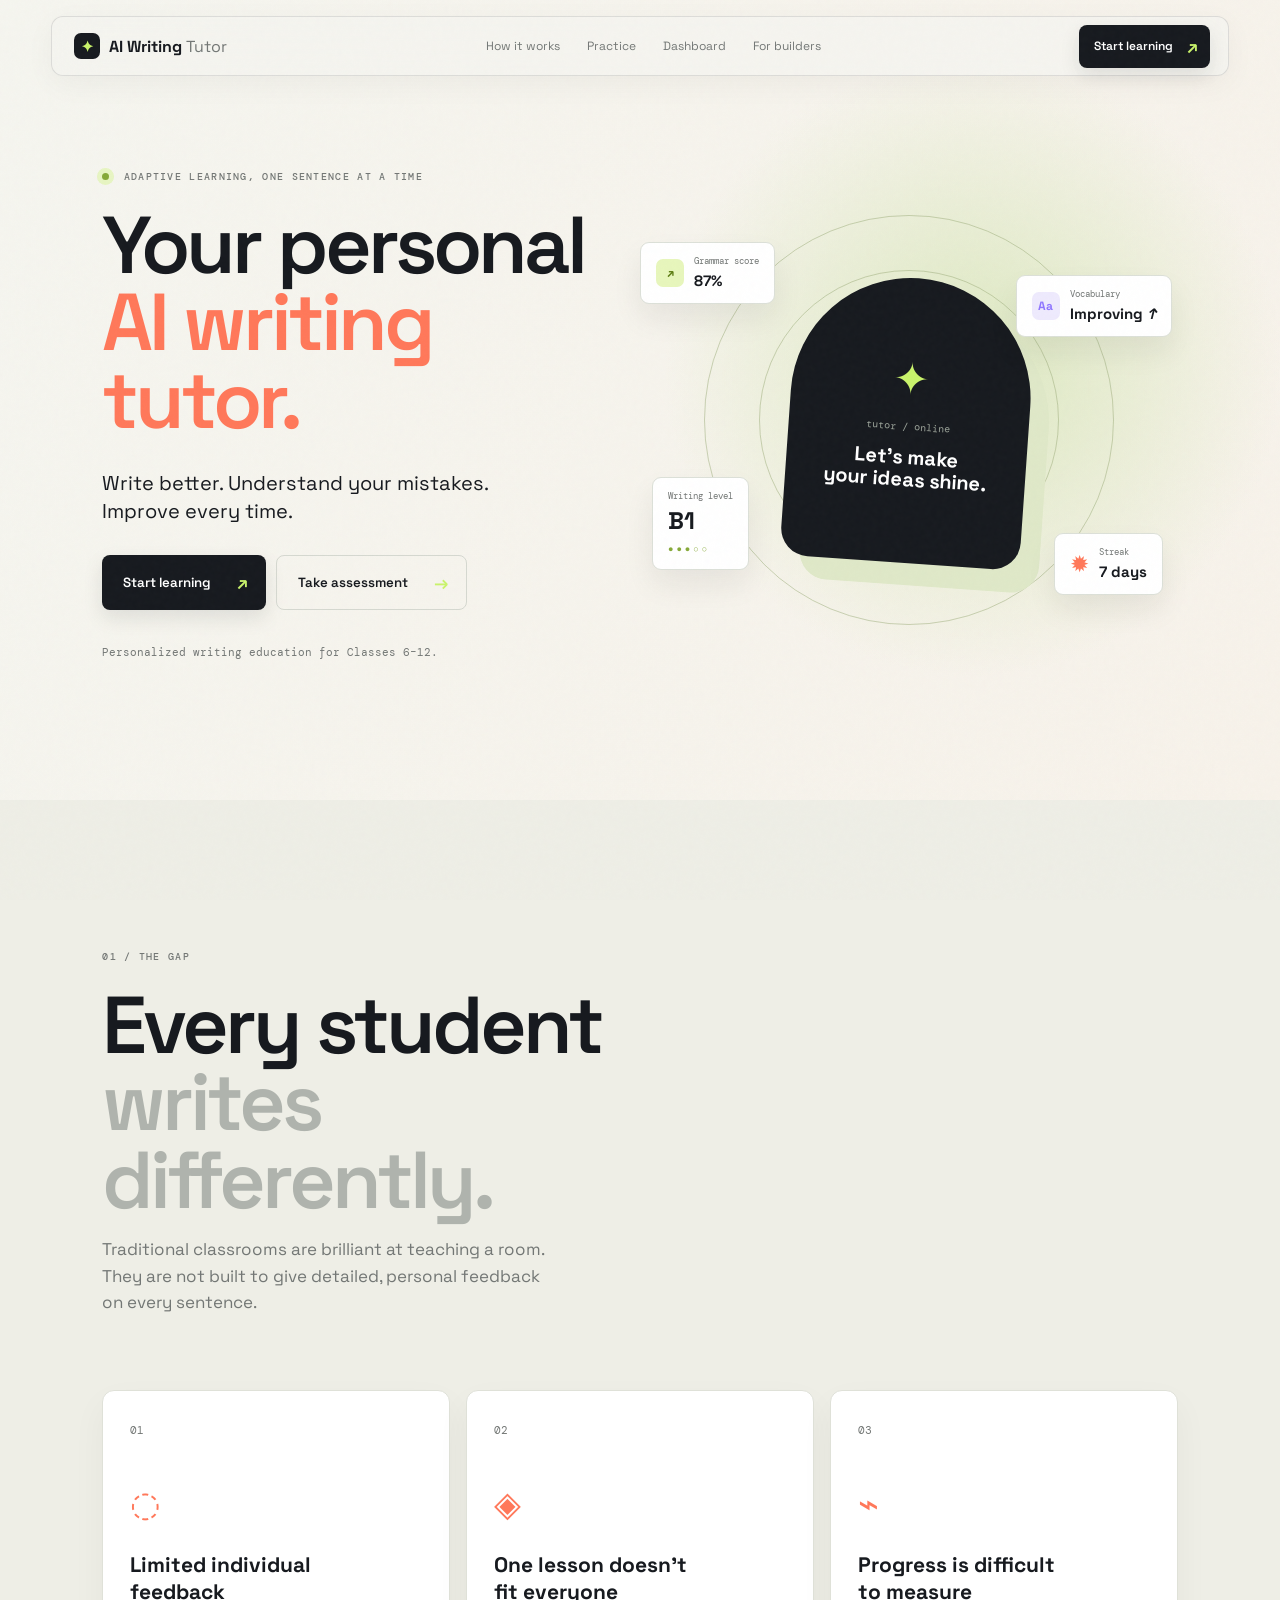
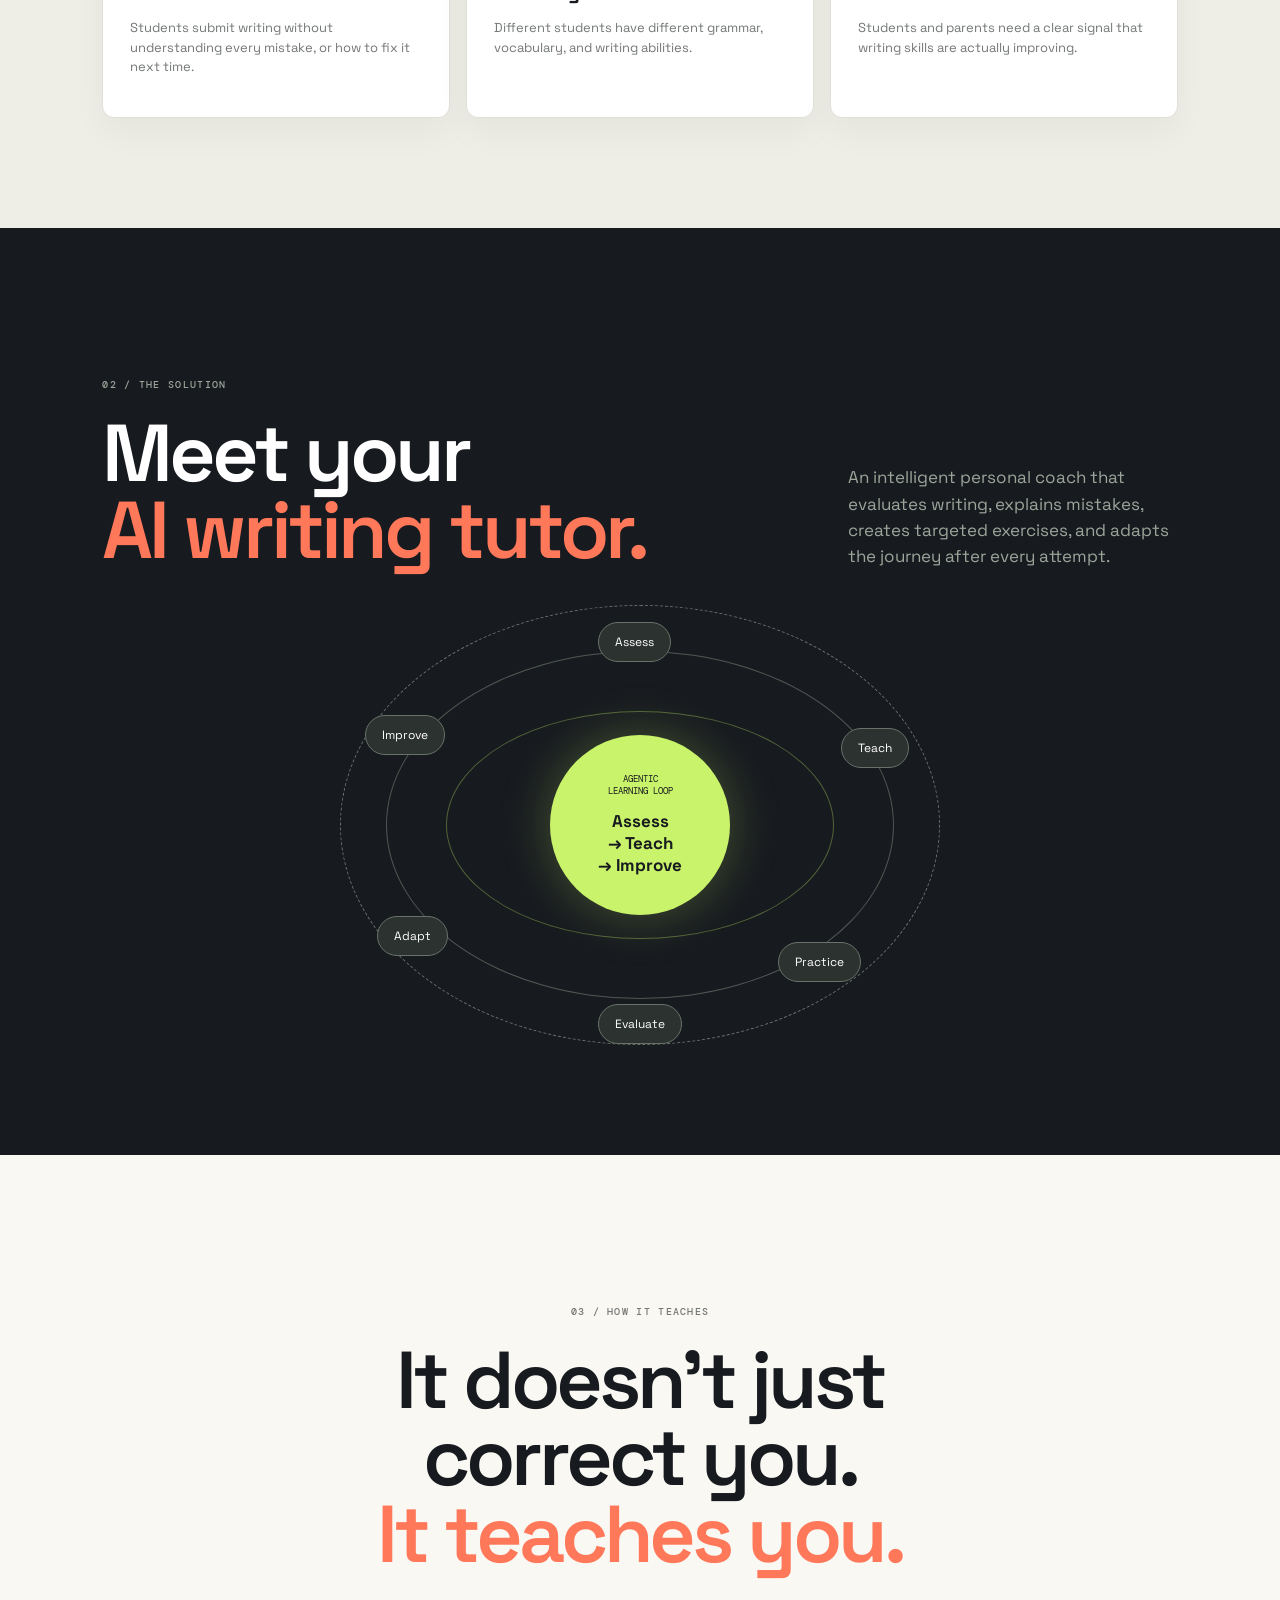
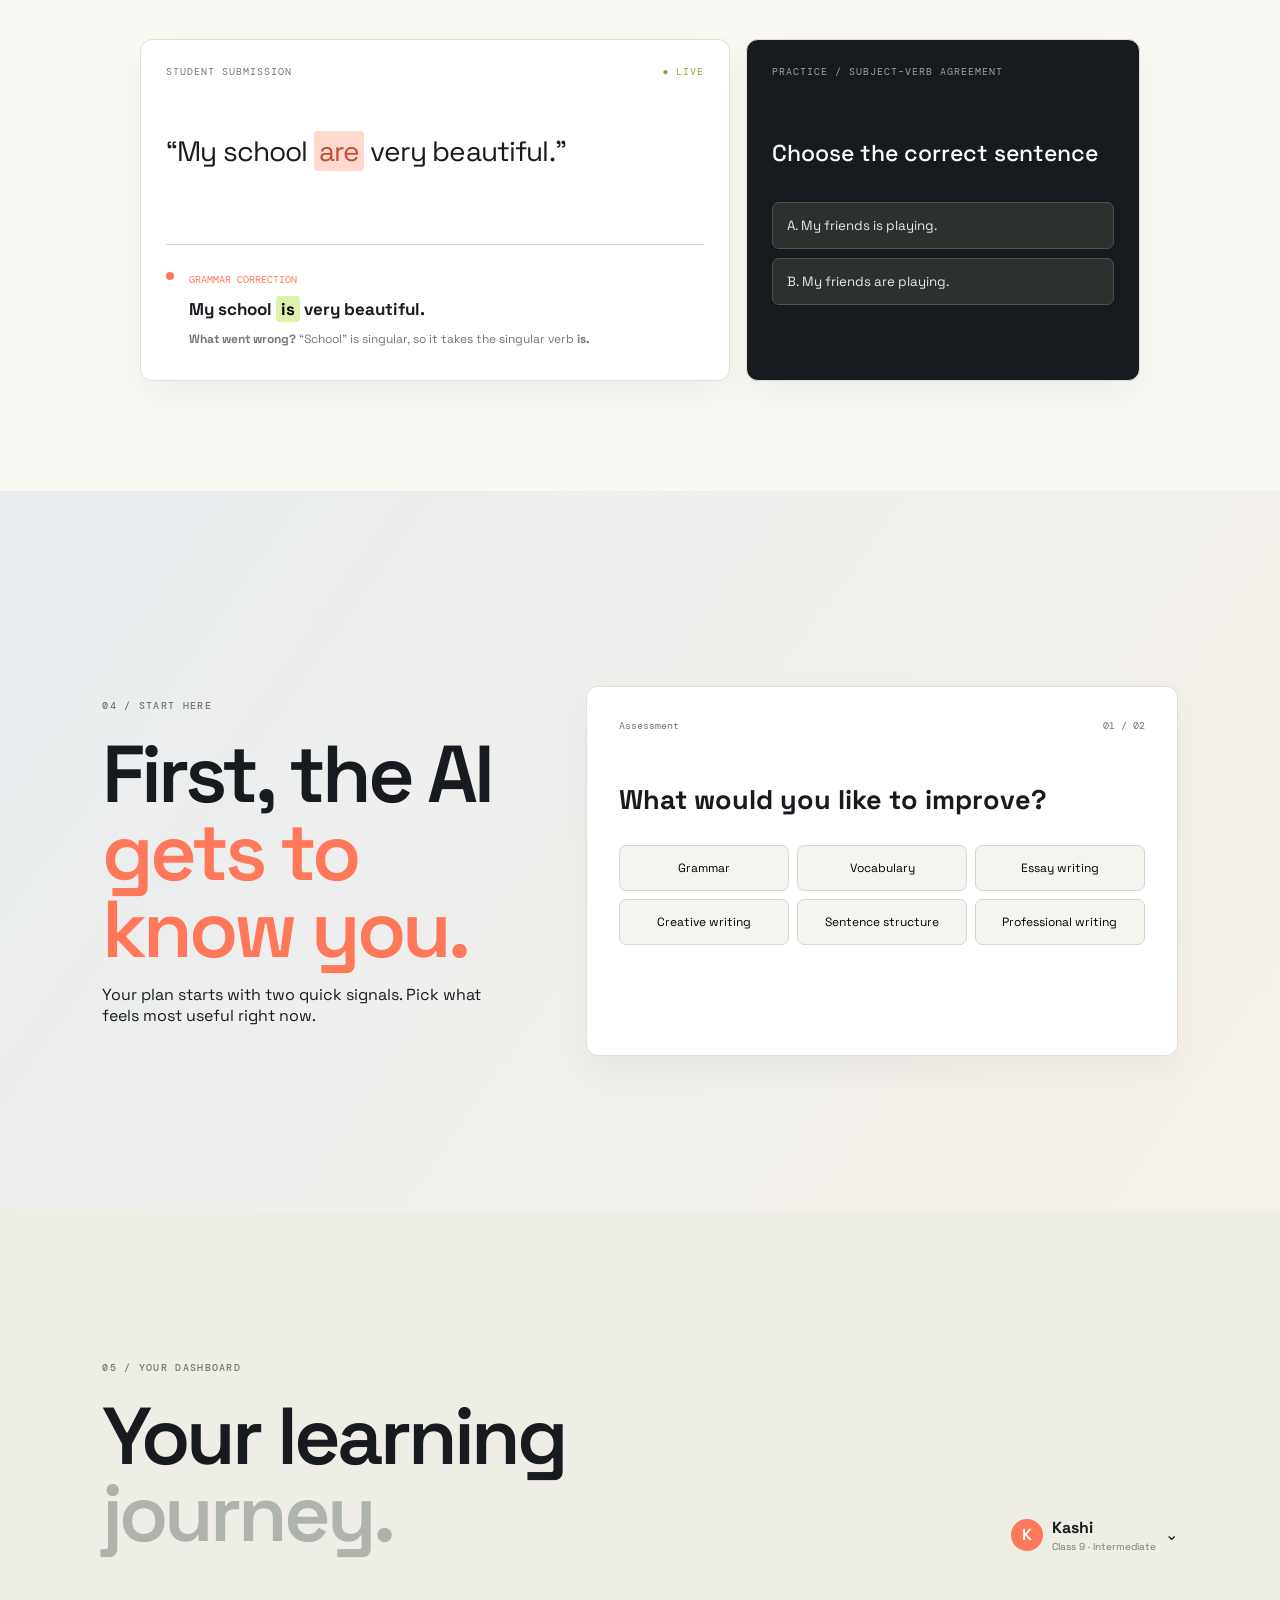
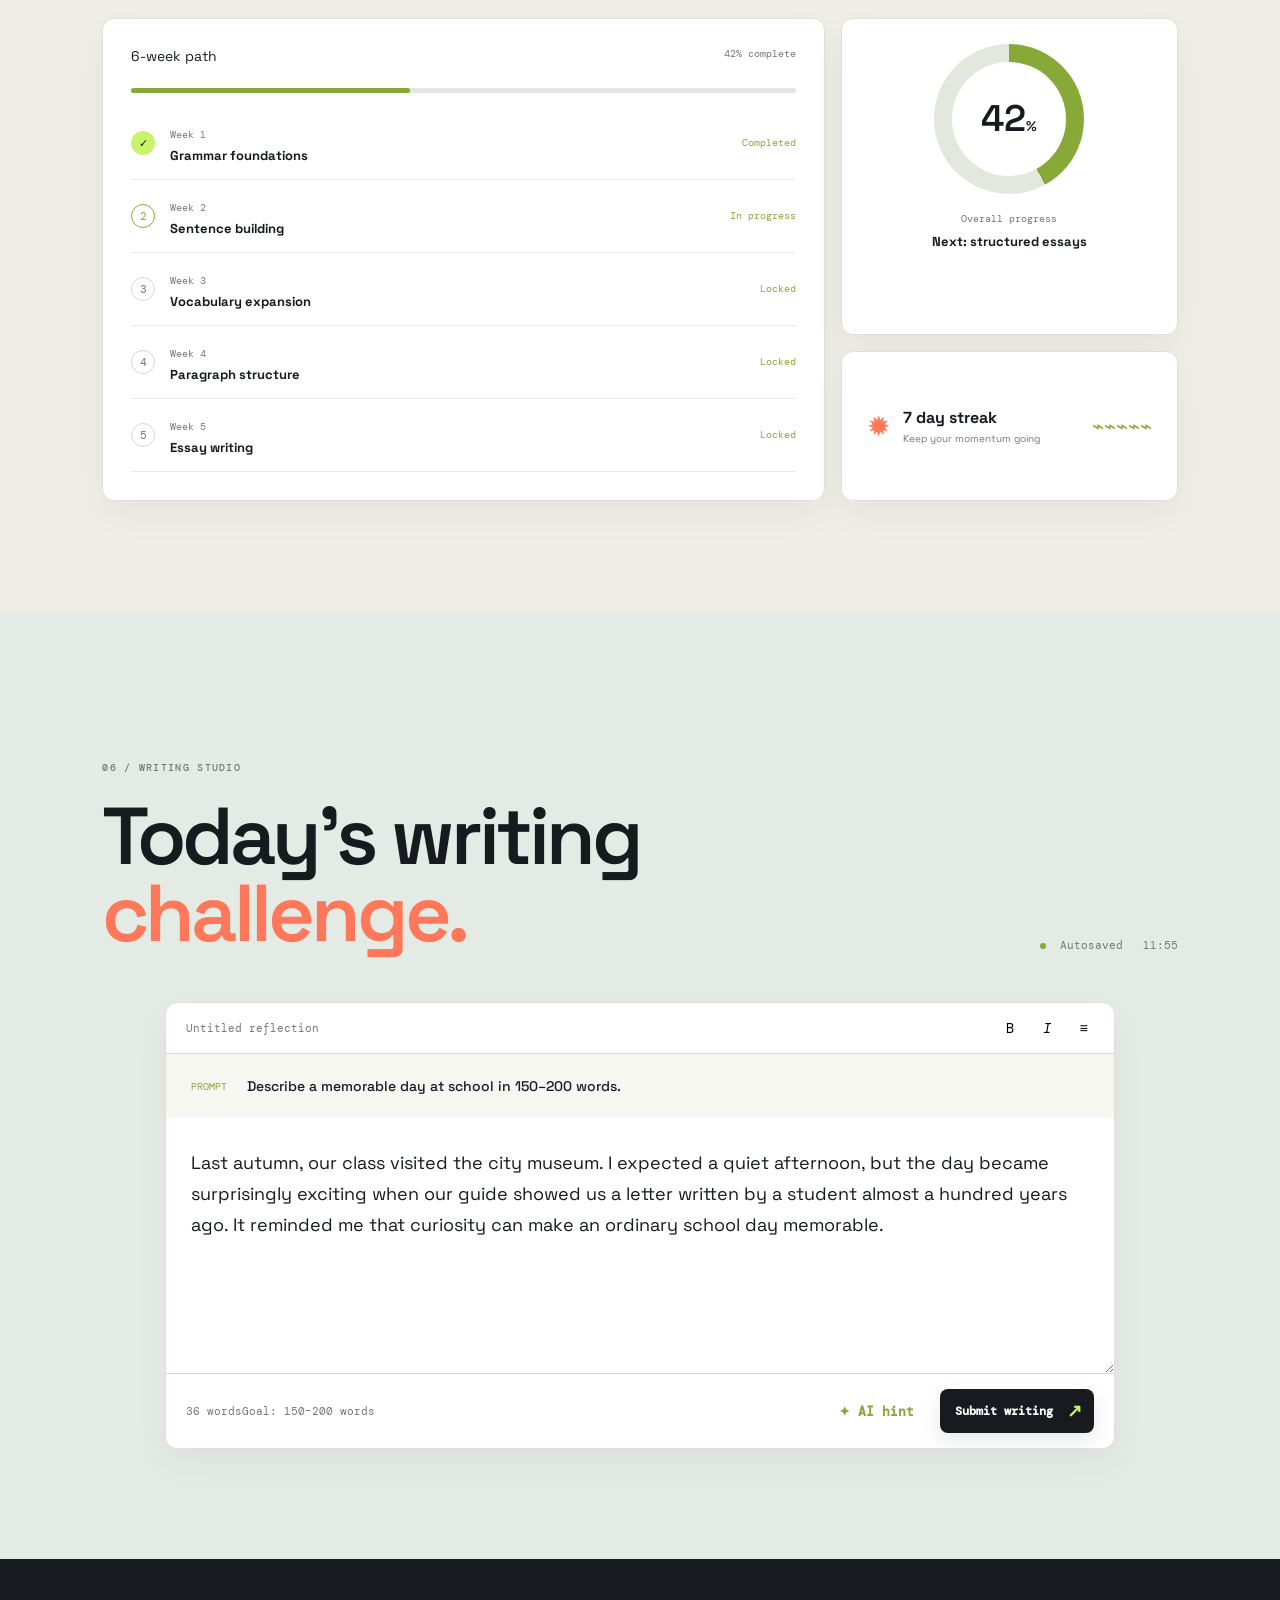
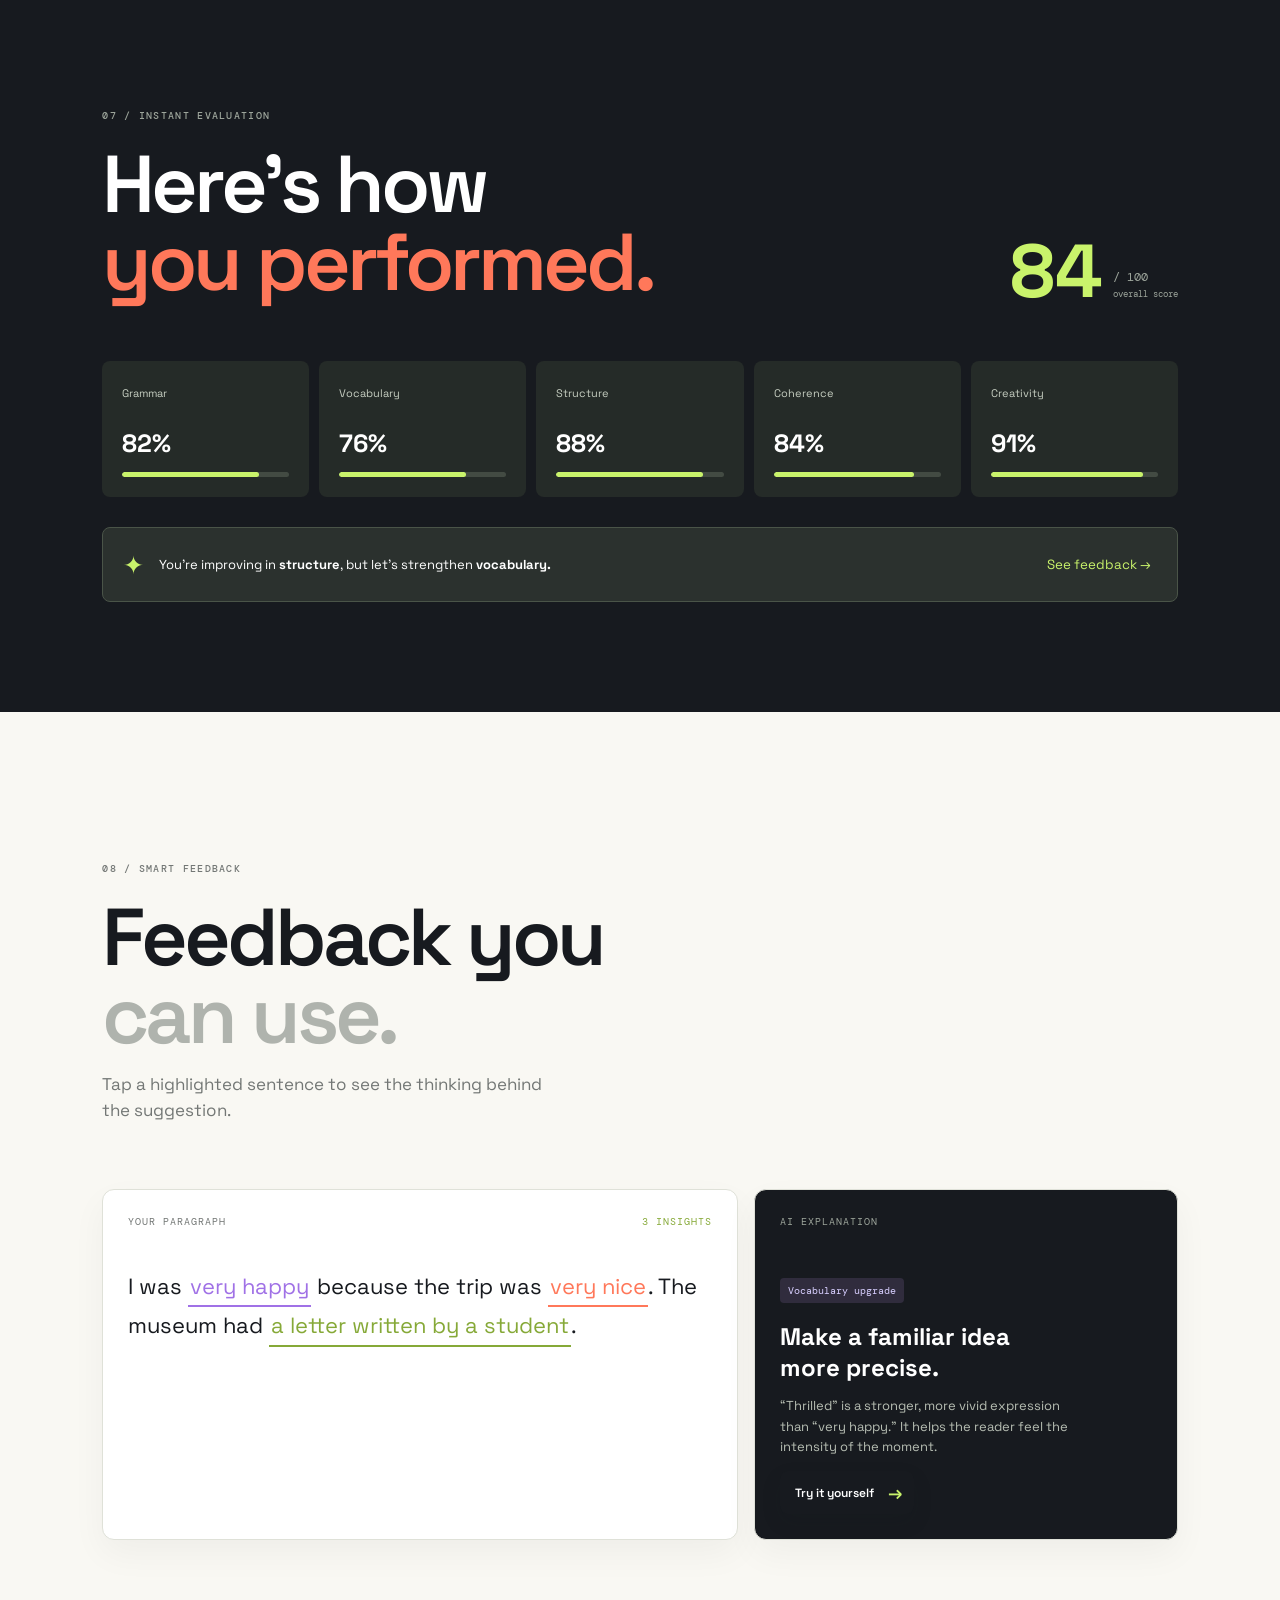
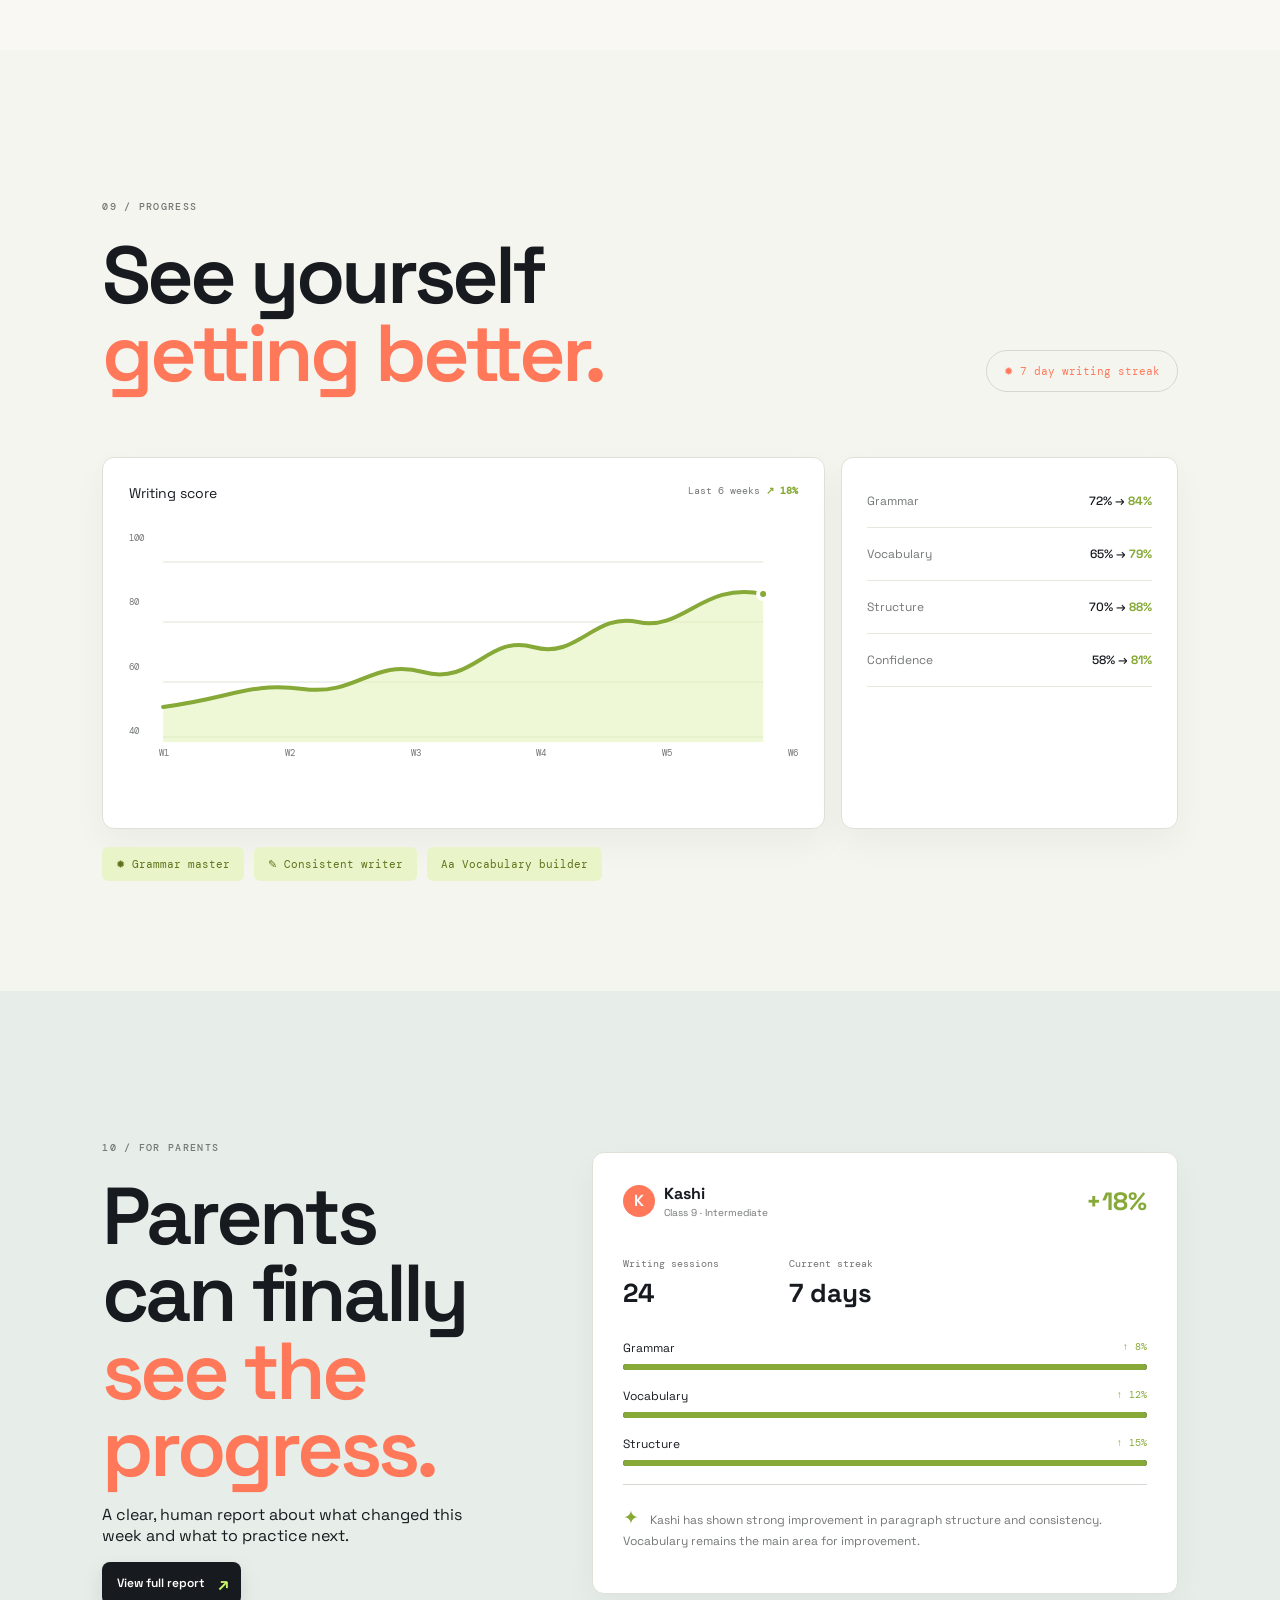
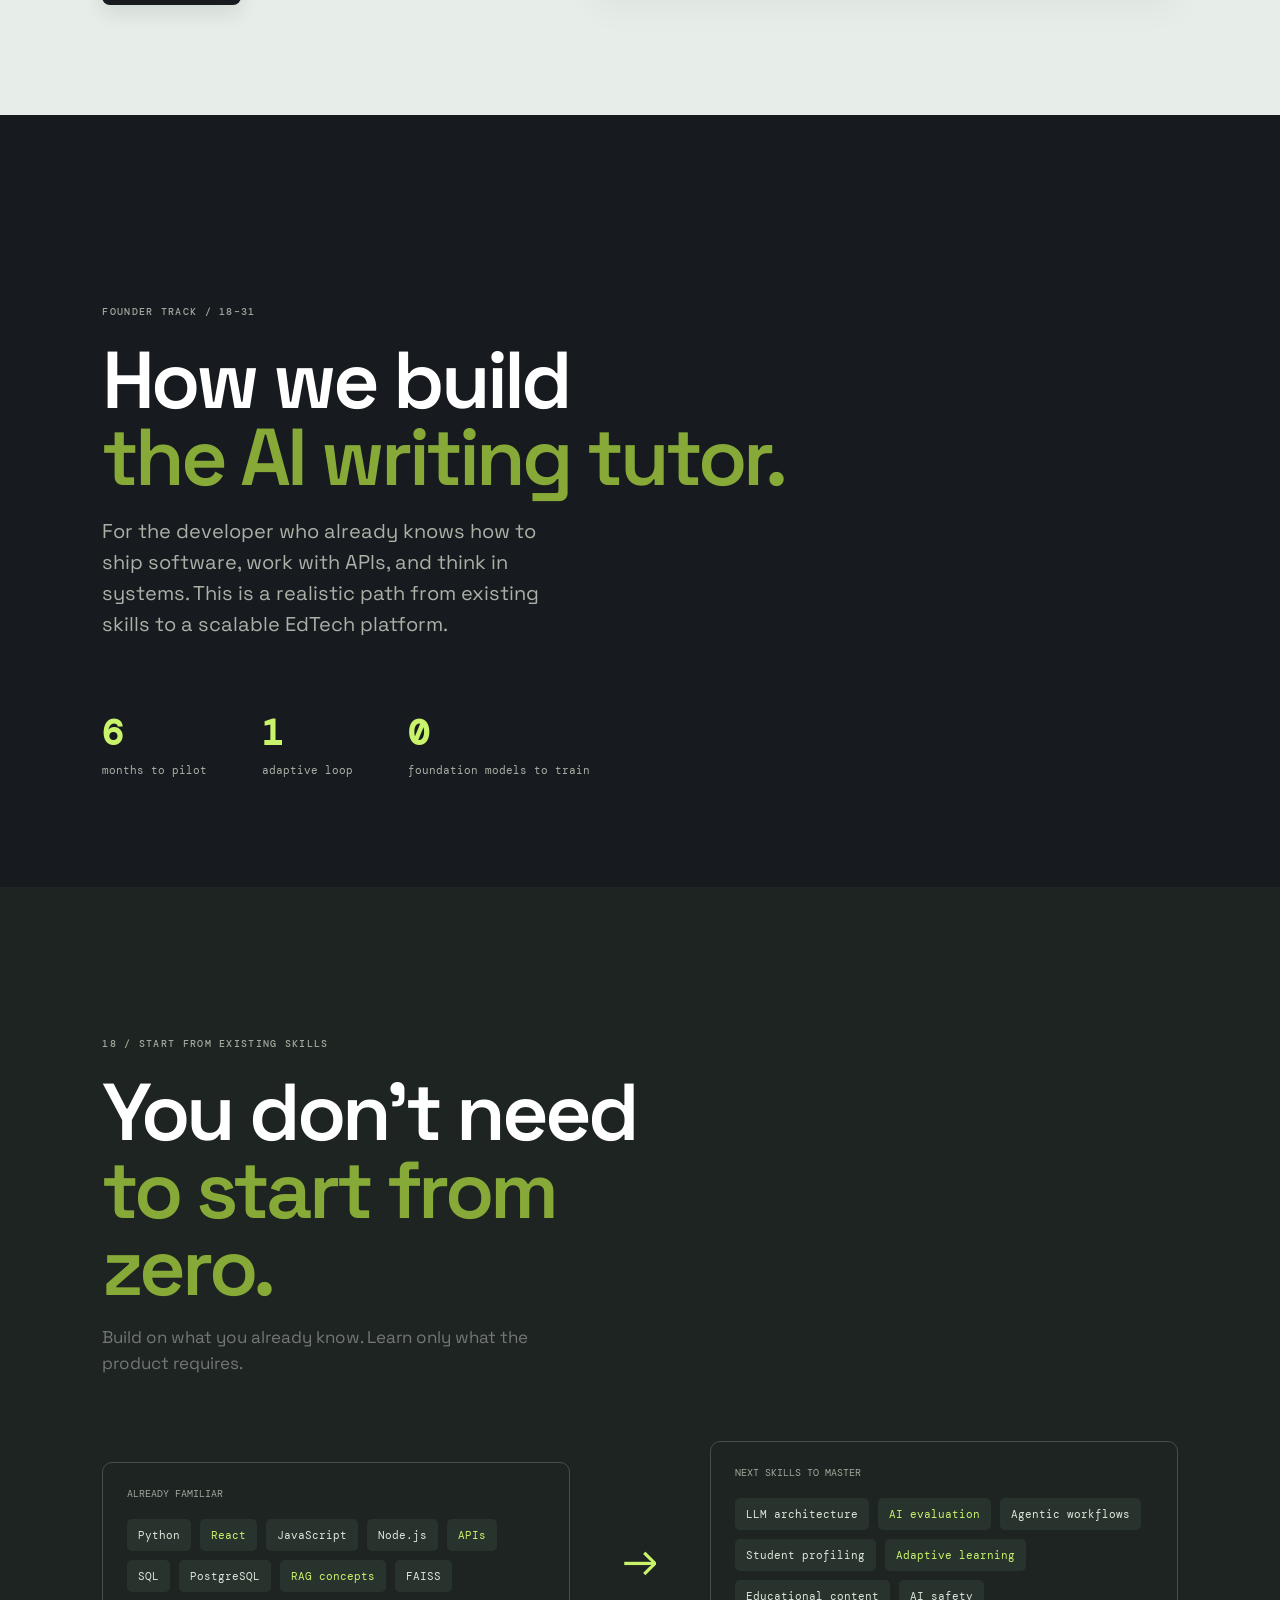
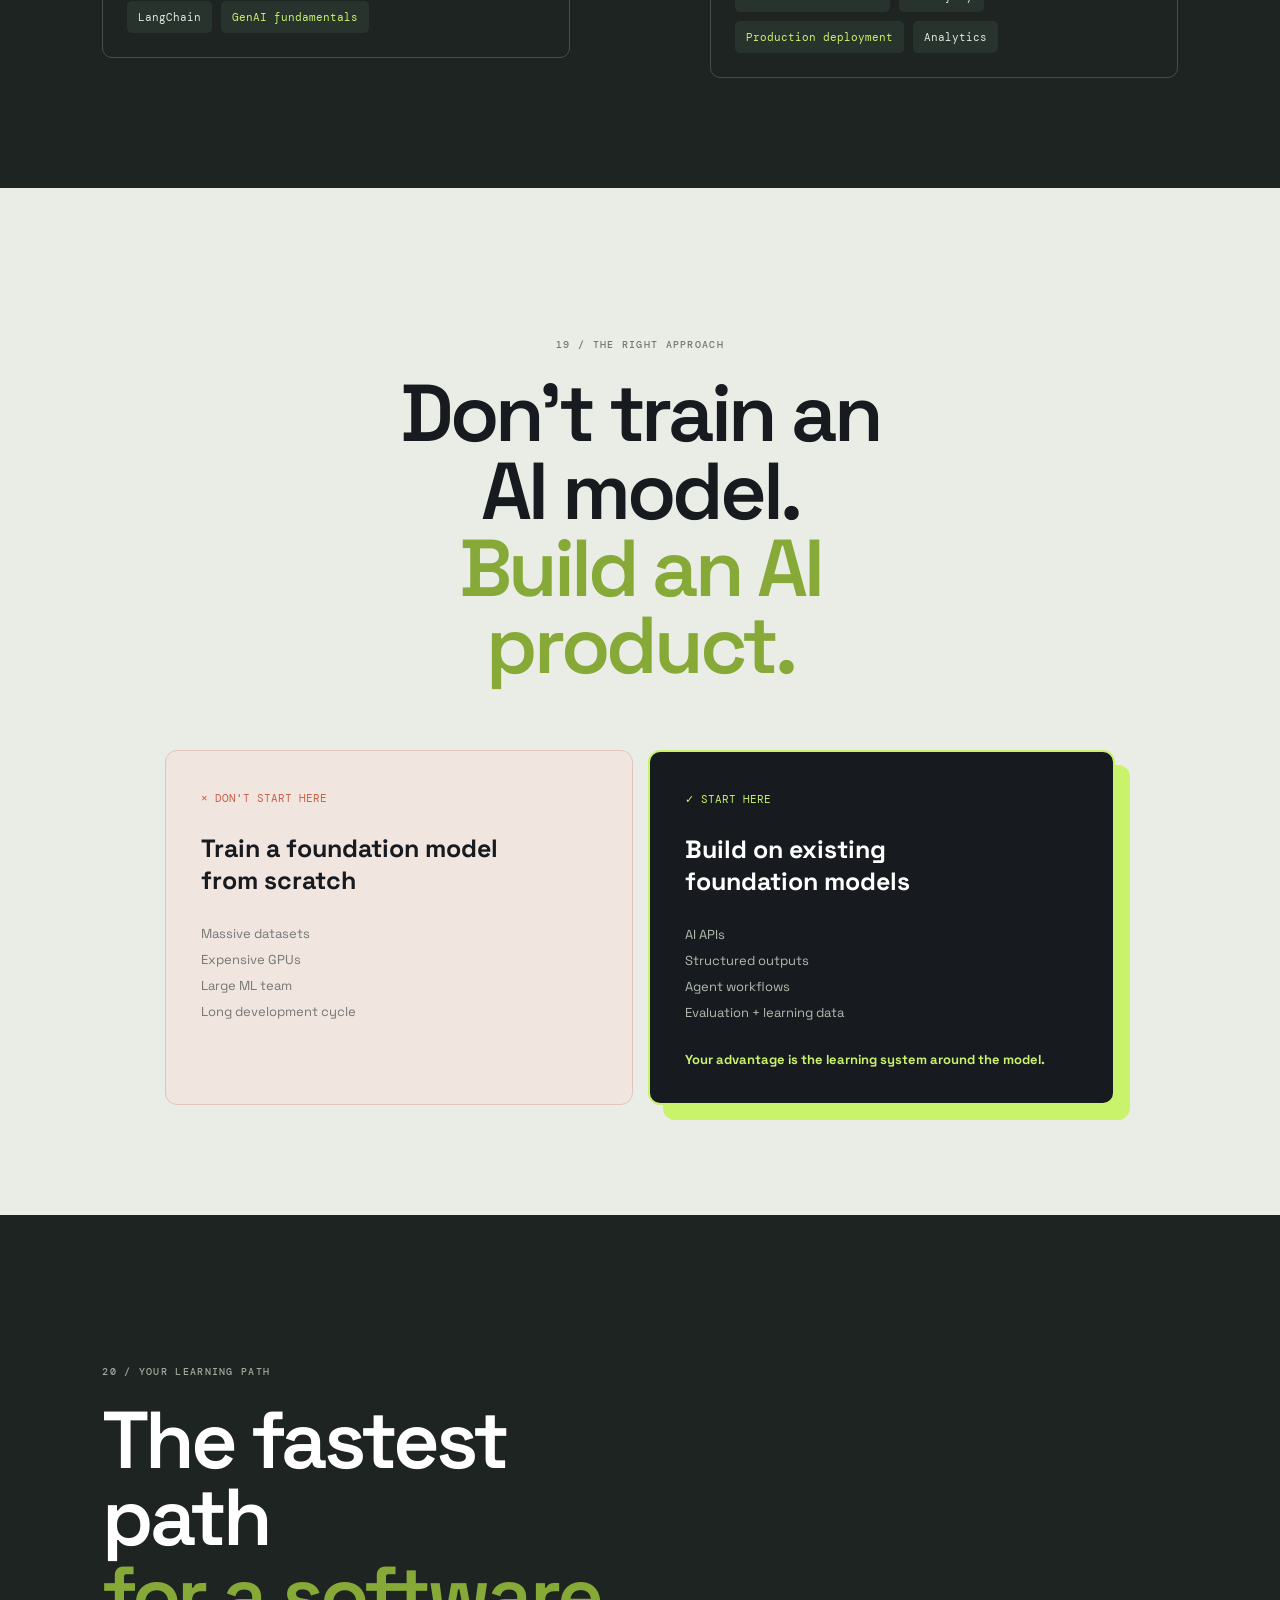
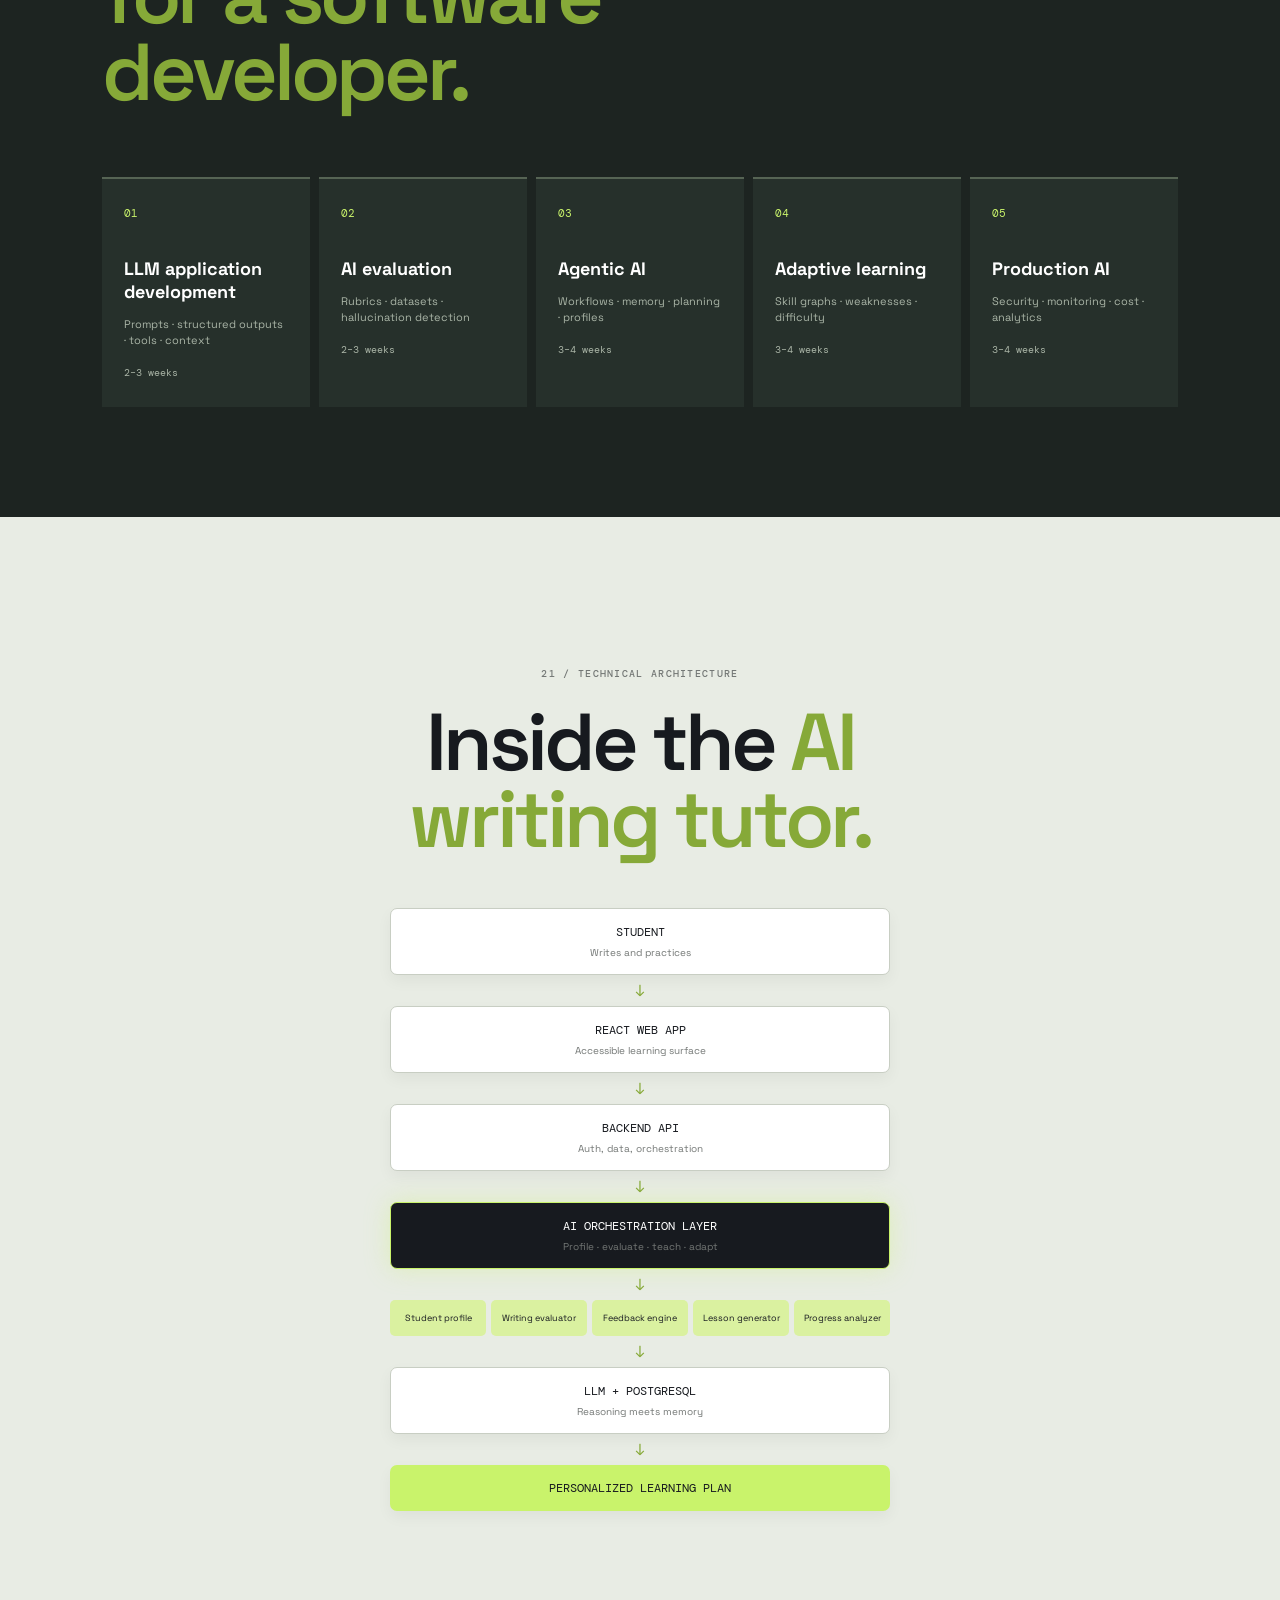
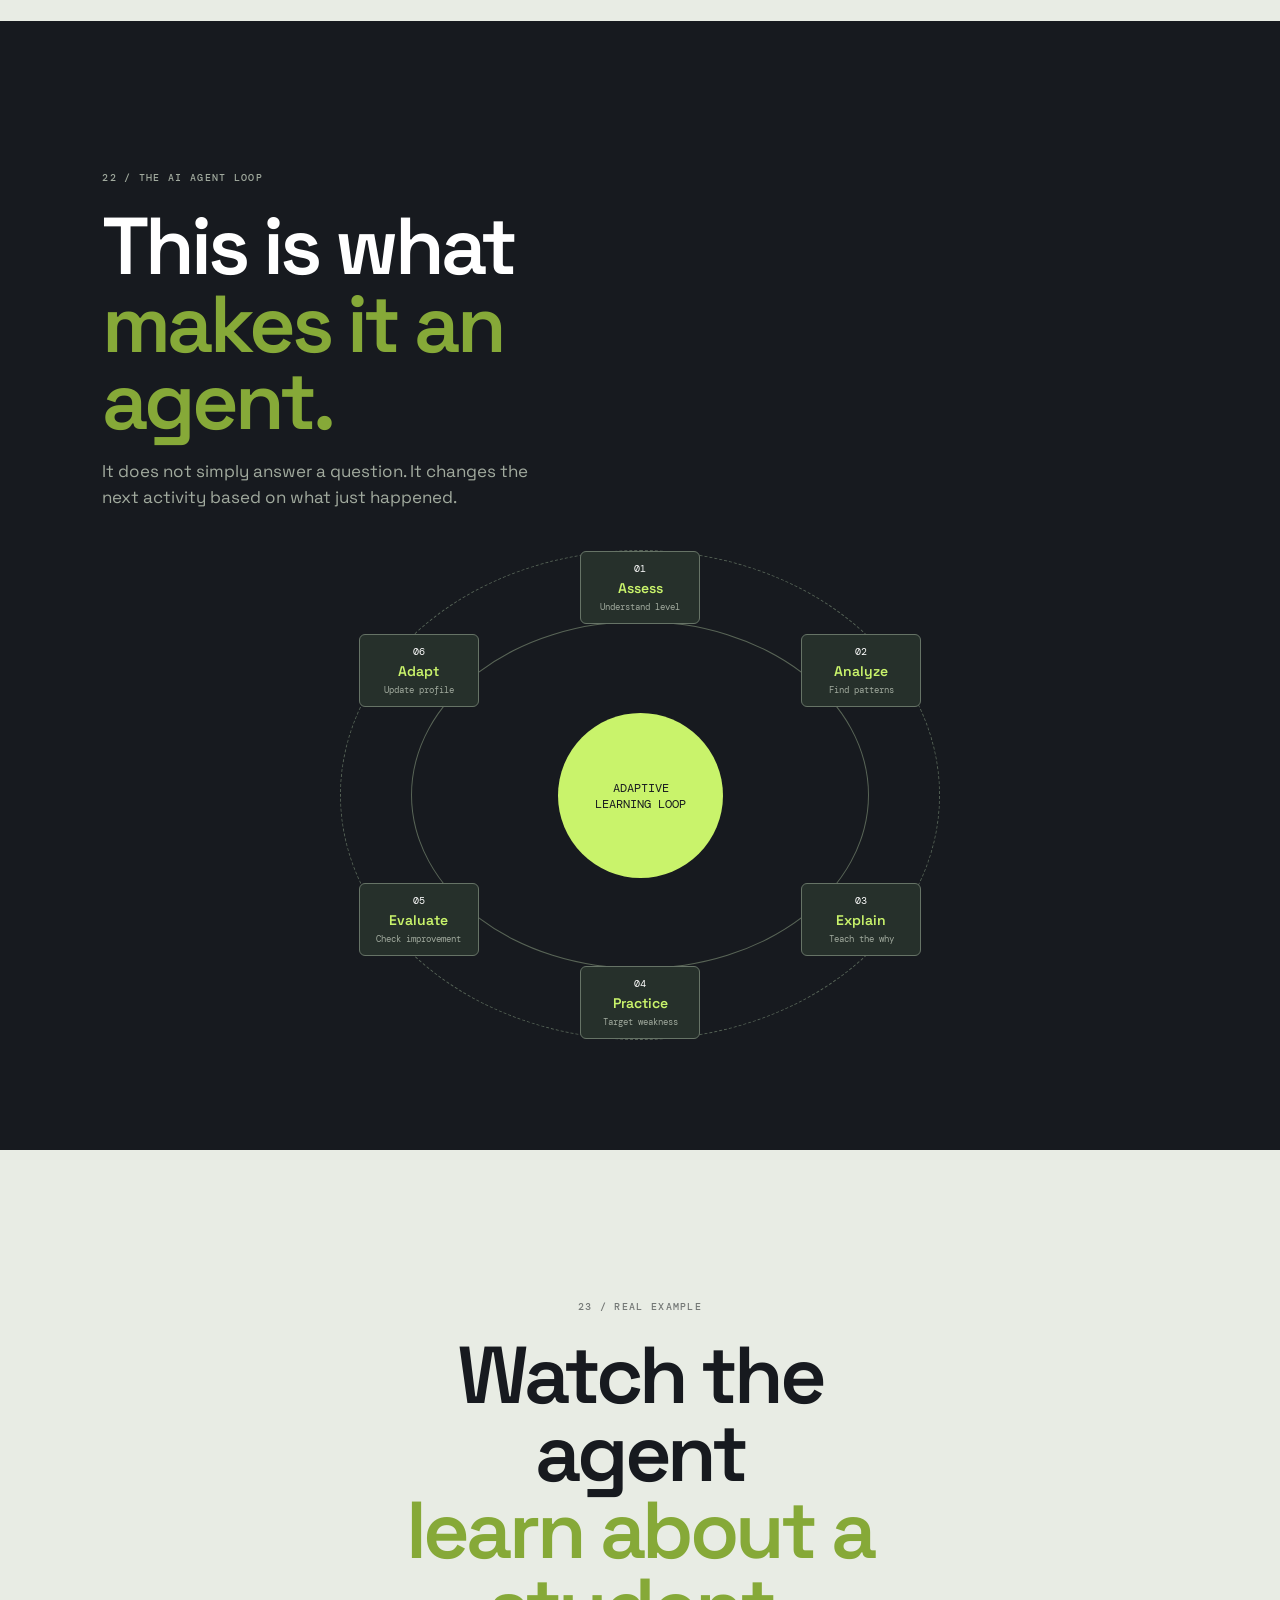
==== commit 2a982496: "Add Kashi Mahtta branding and footer" ====
--- a/index.html
+++ b/index.html
@@ -7,6 +7,7 @@
       name="description"
       content="AI Writing Tutor — an adaptive writing teacher for Classes 6–12 and the developers building it."
     />
+    <meta name="author" content="Kashi Mahtta" />
     <title>AI Writing Tutor | Learn to write with confidence</title>
     <link rel="preconnect" href="https://fonts.googleapis.com" />
     <link rel="preconnect" href="https://fonts.gstatic.com" crossorigin />
@@ -249,9 +250,9 @@
             <h2>Your learning<br /><span class="muted">journey.</span></h2>
           </div>
           <div class="profile-chip">
-            <span class="avatar">A</span>
+            <span class="avatar">K</span>
             <div>
-              <strong>Aarav</strong><small>Class 9 · Intermediate</small>
+              <strong>Kashi</strong><small>Class 9 · Intermediate</small>
             </div>
             <span>⌄</span>
           </div>
@@ -547,9 +548,9 @@
         <div class="parent-report panel">
           <div class="report-head">
             <div class="profile-chip">
-              <span class="avatar">A</span>
+              <span class="avatar">K</span>
               <div>
-                <strong>Aarav</strong><small>Class 9 · Intermediate</small>
+                <strong>Kashi</strong><small>Class 9 · Intermediate</small>
               </div>
             </div>
             <strong class="positive">+18%</strong>
@@ -573,7 +574,7 @@
             </div>
           </div>
           <p class="summary">
-            <span>✦</span> Aarav has shown strong improvement in paragraph
+            <span>✦</span> Kashi has shown strong improvement in paragraph
             structure and consistency. Vocabulary remains the main area for
             improvement.
           </p>
@@ -1032,7 +1033,7 @@
     <footer>
       <span>✦ AI Writing Tutor</span
       ><span>Adaptive writing education for Classes 6–12.</span
-      ><span>Built for the curious.</span>
+      ><span>Created by Kashi Mahtta · Built for the curious.</span>
     </footer>
     <script src="app.js"></script>
   </body>
